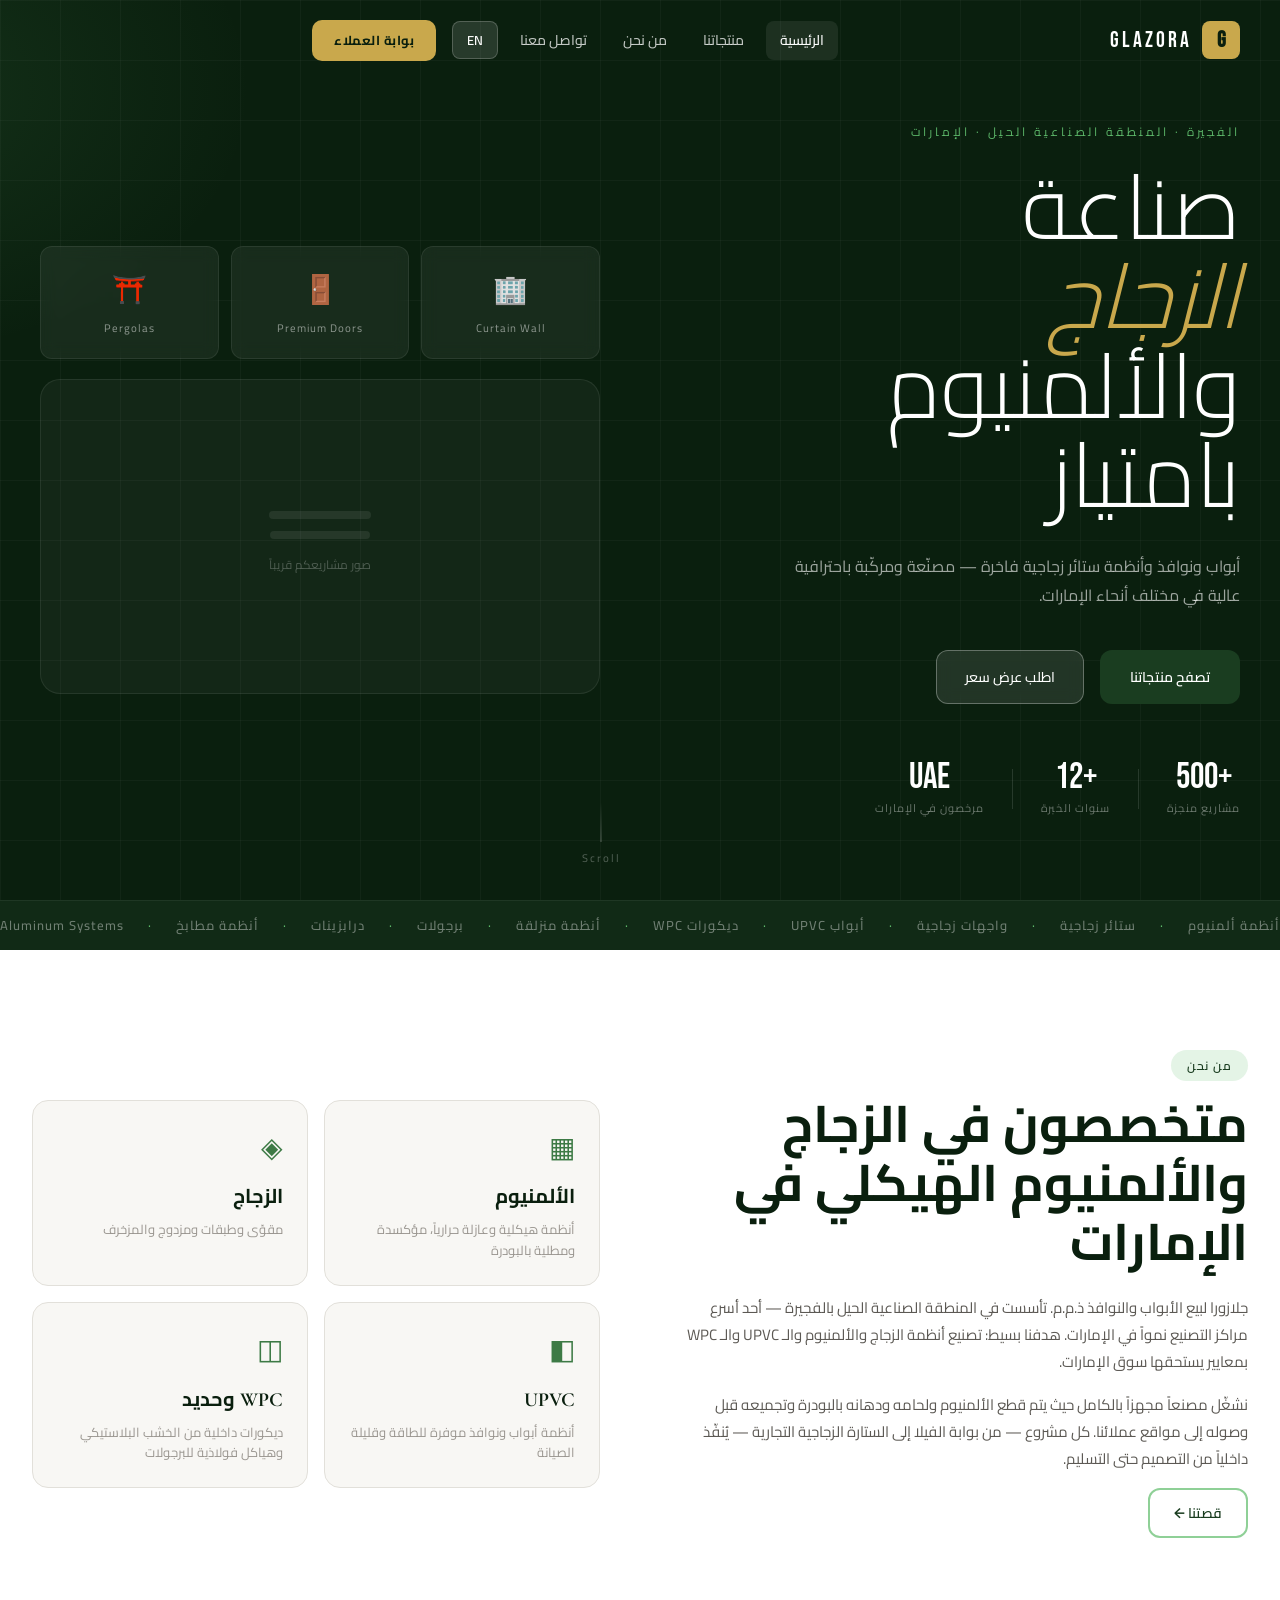
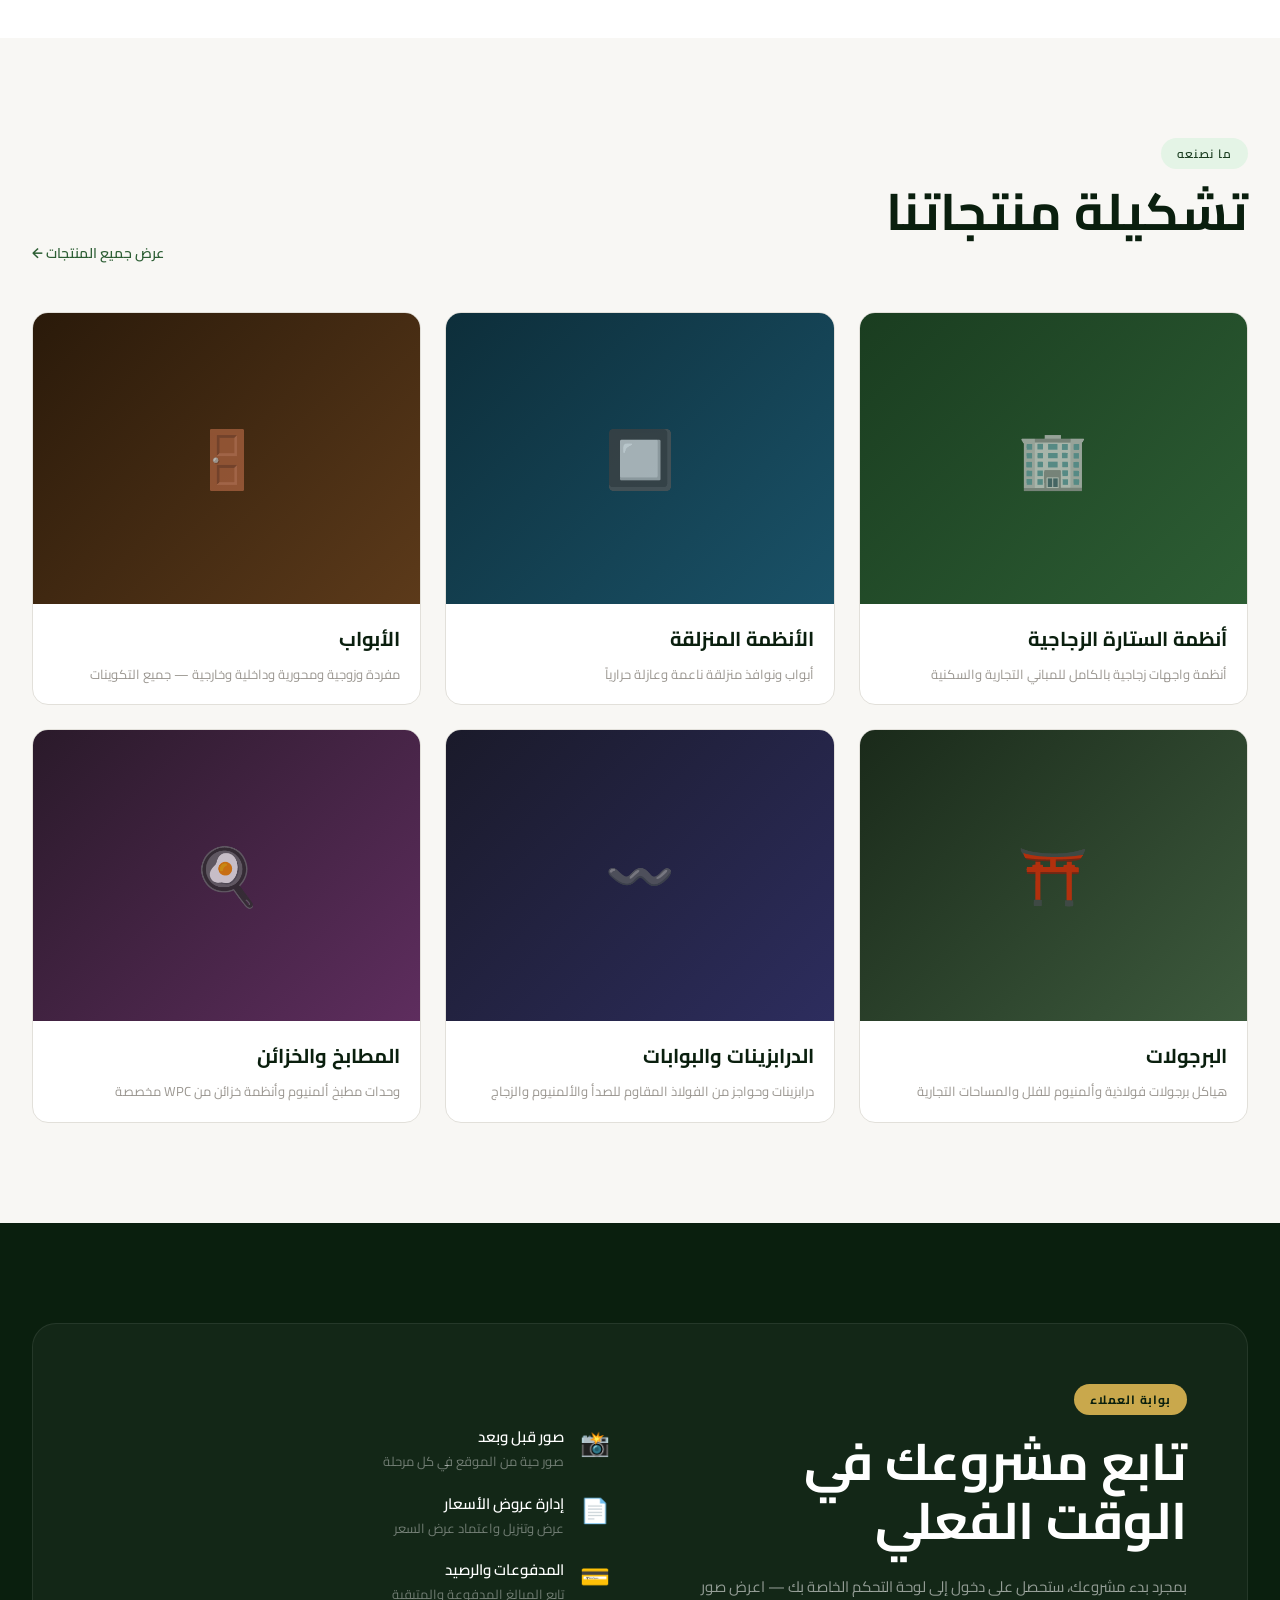
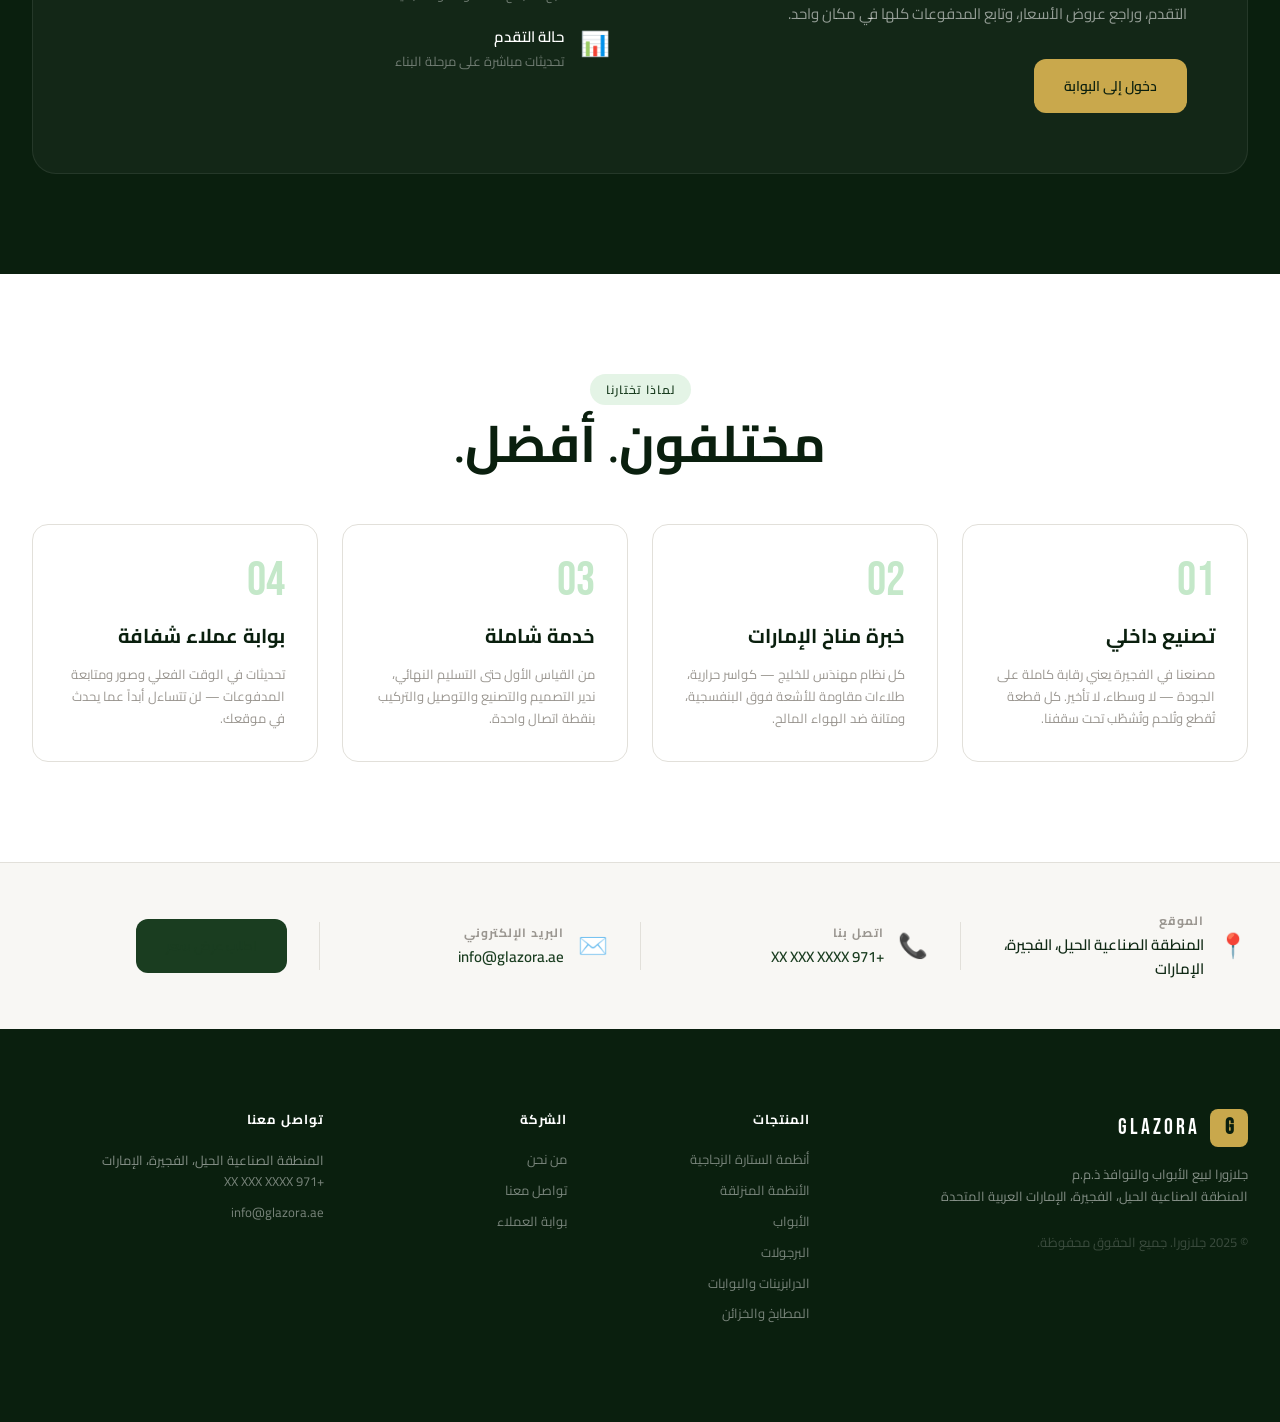
==== index.html @ d3eaf619 "Initial commit" ====
<!DOCTYPE html>
<html lang="ar" dir="rtl">
<head>
  <meta charset="UTF-8"/>
  <meta name="viewport" content="width=device-width, initial-scale=1.0"/>
  <title>جلازورا – أبواب ونوافذ | الفجيرة، الإمارات</title>
  <meta name="description" content="جلازورا لبيع الأبواب والنوافذ – متخصصون في تصنيع وتركيب أنظمة الألمنيوم والزجاج والـ UPVC والـ WPC في الإمارات"/>
  <link rel="stylesheet" href="css/style.css"/>
  <link rel="preconnect" href="https://fonts.googleapis.com"/>
  <link rel="preconnect" href="https://fonts.gstatic.com" crossorigin/>
  <link href="https://fonts.googleapis.com/css2?family=Cormorant+Garamond:wght@300;400;500;600;700&family=DM+Sans:wght@300;400;500;600&family=Bebas+Neue&family=Cairo:wght@300;400;500;600;700;800&display=swap" rel="stylesheet"/>
</head>
<body>

<!-- NAV -->
<nav class="nav" id="mainNav">
  <div class="nav-inner">
    <a href="index.html" class="logo">
      <span class="logo-mark">G</span>
      <span class="logo-text">GLAZORA</span>
    </a>
    <div class="nav-links" id="navLinks">
      <a href="index.html" class="nav-link active" data-i18n="nav_home">الرئيسية</a>
      <a href="products.html" class="nav-link" data-i18n="nav_products">منتجاتنا</a>
      <a href="about.html" class="nav-link" data-i18n="nav_about">من نحن</a>
      <a href="contact.html" class="nav-link" data-i18n="nav_contact">تواصل معنا</a>
      <button class="lang-toggle" id="langToggle" onclick="toggleLang()">EN</button>
      <a href="signin.html" class="nav-btn" data-i18n="nav_portal">بوابة العملاء</a>
    </div>
    <div style="display:flex;align-items:center;gap:10px;">
      <button class="lang-toggle lang-toggle-mobile" id="langToggleMobile" onclick="toggleLang()">EN</button>
      <button class="hamburger" id="hamburger" aria-label="Menu"><span></span><span></span><span></span></button>
    </div>
  </div>
</nav>

<!-- HERO -->
<section class="hero">
  <div class="hero-bg">
    <div class="hero-grid"></div>
    <div class="hero-glow"></div>
  </div>
  <div class="hero-content">
    <div class="hero-left">
      <div class="hero-tag" data-i18n="hero_tag">الفجيرة · المنطقة الصناعية الحيل · الإمارات</div>
      <h1 class="hero-title">
        <span data-i18n="hero_title_1">صناعة</span><br/>
        <em data-i18n="hero_title_2">الزجاج</em><br/>
        <span data-i18n="hero_title_3">والألمنيوم</span><br/>
        <span data-i18n="hero_title_4">بامتياز</span>
      </h1>
      <p class="hero-sub" data-i18n="hero_sub">أبواب ونوافذ وأنظمة ستائر زجاجية فاخرة — مصنّعة ومركّبة باحترافية عالية في مختلف أنحاء الإمارات.</p>
      <div class="hero-actions">
        <a href="products.html" class="btn-primary" data-i18n="hero_btn_products">تصفح منتجاتنا</a>
        <a href="contact.html" class="btn-ghost" data-i18n="hero_btn_quote">اطلب عرض سعر</a>
      </div>
      <div class="hero-stats">
        <div class="stat"><span class="stat-num">+500</span><span class="stat-label" data-i18n="stat_projects_label">مشاريع منجزة</span></div>
        <div class="stat-div"></div>
        <div class="stat"><span class="stat-num">+12</span><span class="stat-label" data-i18n="stat_years_label">سنوات الخبرة</span></div>
        <div class="stat-div"></div>
        <div class="stat"><span class="stat-num">UAE</span><span class="stat-label" data-i18n="stat_uae_label">مرخصون في الإمارات</span></div>
      </div>
    </div>
    <div class="hero-right">
      <div class="hero-cards">
        <div class="hero-card"><div class="hcard-icon">🏢</div><div class="hcard-label">Curtain Wall</div></div>
        <div class="hero-card"><div class="hcard-icon">🚪</div><div class="hcard-label">Premium Doors</div></div>
        <div class="hero-card"><div class="hcard-icon">⛩️</div><div class="hcard-label">Pergolas</div></div>
      </div>
      <div class="hero-img-placeholder">
        <div class="img-shimmer">
          <div class="shimmer-line"></div>
          <div class="shimmer-line short"></div>
          <p class="img-note">صور مشاريعكم قريباً</p>
        </div>
      </div>
    </div>
  </div>
  <div class="scroll-hint"><div class="scroll-line"></div><span>Scroll</span></div>
</section>

<!-- MARQUEE -->
<div class="marquee-wrap">
  <div class="marquee-track">
    <span>أنظمة ألمنيوم</span><span class="dot">·</span>
    <span>ستائر زجاجية</span><span class="dot">·</span>
    <span>واجهات زجاجية</span><span class="dot">·</span>
    <span>أبواب UPVC</span><span class="dot">·</span>
    <span>ديكورات WPC</span><span class="dot">·</span>
    <span>أنظمة منزلقة</span><span class="dot">·</span>
    <span>برجولات</span><span class="dot">·</span>
    <span>درابزينات</span><span class="dot">·</span>
    <span>أنظمة مطابخ</span><span class="dot">·</span>
    <span>Aluminum Systems</span><span class="dot">·</span>
    <span>Curtain Walls</span><span class="dot">·</span>
    <span>Glass Facades</span><span class="dot">·</span>
    <span>أنظمة ألمنيوم</span><span class="dot">·</span>
    <span>ستائر زجاجية</span><span class="dot">·</span>
    <span>واجهات زجاجية</span><span class="dot">·</span>
    <span>أبواب UPVC</span><span class="dot">·</span>
  </div>
</div>

<!-- INTRO -->
<section class="intro-section">
  <div class="container">
    <div class="intro-grid">
      <div class="intro-left fade-in">
        <div class="section-tag" data-i18n="who_tag">من نحن</div>
        <h2 class="section-title" data-i18n="who_title">متخصصون في الزجاج والألمنيوم الهيكلي في الإمارات</h2>
        <p data-i18n="who_p1">جلازورا لبيع الأبواب والنوافذ ذ.م.م. تأسست في المنطقة الصناعية الحيل بالفجيرة.</p>
        <p data-i18n="who_p2">نشغّل مصنعاً مجهزاً بالكامل حيث يتم قطع الألمنيوم ولحامه وتجميعه قبل وصوله إلى مواقع عملائنا.</p>
        <a href="about.html" class="btn-outline" data-i18n="who_btn">قصتنا ←</a>
      </div>
      <div class="intro-right fade-in fade-in-delay-1">
        <div class="materials-grid">
          <div class="mat-card"><div class="mat-icon">▦</div><h4 data-i18n="mat_al">الألمنيوم</h4><p data-i18n="mat_al_desc">أنظمة هيكلية وعازلة حرارياً</p></div>
          <div class="mat-card"><div class="mat-icon">◈</div><h4 data-i18n="mat_gl">الزجاج</h4><p data-i18n="mat_gl_desc">مقوّى وطبقات ومزدوج والمزخرف</p></div>
          <div class="mat-card"><div class="mat-icon">◧</div><h4 data-i18n="mat_upvc">UPVC</h4><p data-i18n="mat_upvc_desc">أنظمة موفرة للطاقة وقليلة الصيانة</p></div>
          <div class="mat-card"><div class="mat-icon">◫</div><h4 data-i18n="mat_wpc">WPC وحديد</h4><p data-i18n="mat_wpc_desc">ديكورات داخلية وهياكل فولاذية</p></div>
        </div>
      </div>
    </div>
  </div>
</section>

<!-- PRODUCTS PREVIEW -->
<section class="products-preview">
  <div class="container">
    <div class="section-header fade-in">
      <div>
        <div class="section-tag" data-i18n="prod_tag">ما نصنعه</div>
        <h2 class="section-title" data-i18n="prod_title">تشكيلة منتجاتنا</h2>
      </div>
      <a href="products.html" class="view-all" data-i18n="prod_view_all">عرض جميع المنتجات ←</a>
    </div>
    <div class="products-scroll">
      <div class="prod-item fade-in">
        <div class="prod-thumb curtain"><div class="prod-thumb-inner"><span>🏢</span></div></div>
        <h3 data-i18n="prod_curtain">أنظمة الستارة الزجاجية</h3>
        <p data-i18n="prod_curtain_desc">أنظمة واجهات زجاجية بالكامل للمباني التجارية والسكنية</p>
      </div>
      <div class="prod-item fade-in fade-in-delay-1">
        <div class="prod-thumb sliding"><div class="prod-thumb-inner"><span>🔲</span></div></div>
        <h3 data-i18n="prod_sliding">الأنظمة المنزلقة</h3>
        <p data-i18n="prod_sliding_desc">أبواب ونوافذ منزلقة ناعمة وعازلة حرارياً</p>
      </div>
      <div class="prod-item fade-in fade-in-delay-2">
        <div class="prod-thumb doors"><div class="prod-thumb-inner"><span>🚪</span></div></div>
        <h3 data-i18n="prod_doors">الأبواب</h3>
        <p data-i18n="prod_doors_desc">مفردة وزوجية ومحورية وداخلية وخارجية</p>
      </div>
      <div class="prod-item fade-in">
        <div class="prod-thumb pergola"><div class="prod-thumb-inner"><span>⛩️</span></div></div>
        <h3 data-i18n="prod_pergola">البرجولات</h3>
        <p data-i18n="prod_pergola_desc">هياكل برجولات فولاذية وألمنيوم للفلل والمساحات التجارية</p>
      </div>
      <div class="prod-item fade-in fade-in-delay-1">
        <div class="prod-thumb handrail"><div class="prod-thumb-inner"><span>〰️</span></div></div>
        <h3 data-i18n="prod_handrail">الدرابزينات والبوابات</h3>
        <p data-i18n="prod_handrail_desc">درابزينات وحواجز من الفولاذ المقاوم للصدأ والألمنيوم والزجاج</p>
      </div>
      <div class="prod-item fade-in fade-in-delay-2">
        <div class="prod-thumb kitchen"><div class="prod-thumb-inner"><span>🍳</span></div></div>
        <h3 data-i18n="prod_kitchen">المطابخ والخزائن</h3>
        <p data-i18n="prod_kitchen_desc">وحدات مطبخ ألمنيوم وأنظمة خزائن من WPC مخصصة</p>
      </div>
    </div>
  </div>
</section>

<!-- PORTAL CTA -->
<section class="portal-cta">
  <div class="container">
    <div class="portal-card fade-in">
      <div class="portal-left">
        <div class="portal-badge" data-i18n="portal_badge">بوابة العملاء</div>
        <h2 data-i18n="portal_title">تابع مشروعك<br/>في الوقت الفعلي</h2>
        <p data-i18n="portal_sub">بمجرد بدء مشروعك، ستحصل على دخول إلى لوحة التحكم الخاصة بك — اعرض صور التقدم، وراجع عروض الأسعار، وتابع المدفوعات كلها في مكان واحد.</p>
        <a href="signin.html" class="btn-primary light" data-i18n="portal_btn">دخول إلى البوابة</a>
      </div>
      <div class="portal-right">
        <div class="portal-features">
          <div class="pf-item"><div class="pf-icon">📸</div><div><h4 data-i18n="pf_photos">صور قبل وبعد</h4><p data-i18n="pf_photos_sub">صور حية من الموقع في كل مرحلة</p></div></div>
          <div class="pf-item"><div class="pf-icon">📄</div><div><h4 data-i18n="pf_quote">إدارة عروض الأسعار</h4><p data-i18n="pf_quote_sub">عرض وتنزيل واعتماد عرض السعر</p></div></div>
          <div class="pf-item"><div class="pf-icon">💳</div><div><h4 data-i18n="pf_pay">المدفوعات والرصيد</h4><p data-i18n="pf_pay_sub">تابع المبالغ المدفوعة والمتبقية</p></div></div>
          <div class="pf-item"><div class="pf-icon">📊</div><div><h4 data-i18n="pf_status">حالة التقدم</h4><p data-i18n="pf_status_sub">تحديثات مباشرة على مرحلة البناء</p></div></div>
        </div>
      </div>
    </div>
  </div>
</section>

<!-- WHY -->
<section class="why-section">
  <div class="container">
    <div class="section-tag" data-i18n="why_tag" style="display:block;margin:0 auto 12px;width:fit-content;">لماذا تختارنا</div>
    <h2 class="section-title center" data-i18n="why_title">مختلفون. أفضل.</h2>
    <div class="why-grid">
      <div class="why-item fade-in"><div class="why-num">01</div><h3 data-i18n="why_1_title">تصنيع داخلي</h3><p data-i18n="why_1_desc">مصنعنا في الفجيرة يعني رقابة كاملة على الجودة.</p></div>
      <div class="why-item fade-in fade-in-delay-1"><div class="why-num">02</div><h3 data-i18n="why_2_title">خبرة مناخ الإمارات</h3><p data-i18n="why_2_desc">كل نظام مهندَس للخليج — كواسر حرارية وطلاءات مقاومة للأشعة فوق البنفسجية.</p></div>
      <div class="why-item fade-in fade-in-delay-2"><div class="why-num">03</div><h3 data-i18n="why_3_title">خدمة شاملة</h3><p data-i18n="why_3_desc">من القياس الأول حتى التسليم النهائي، ندير كل شيء بنقطة اتصال واحدة.</p></div>
      <div class="why-item fade-in fade-in-delay-3"><div class="why-num">04</div><h3 data-i18n="why_4_title">بوابة عملاء شفافة</h3><p data-i18n="why_4_desc">تحديثات في الوقت الفعلي وصور ومتابعة المدفوعات.</p></div>
    </div>
  </div>
</section>

<!-- CONTACT STRIP -->
<section class="contact-strip">
  <div class="container">
    <div class="strip-grid">
      <div class="strip-item"><span class="strip-icon">📍</span><div><strong data-i18n="loc_label">الموقع</strong><p data-i18n="loc_val">المنطقة الصناعية الحيل، الفجيرة، الإمارات</p></div></div>
      <div class="strip-div"></div>
      <div class="strip-item"><span class="strip-icon">📞</span><div><strong data-i18n="call_label">اتصل بنا</strong><p><a href="tel:+971000000000">+971 XX XXX XXXX</a></p></div></div>
      <div class="strip-div"></div>
      <div class="strip-item"><span class="strip-icon">✉️</span><div><strong data-i18n="email_label">البريد الإلكتروني</strong><p><a href="mailto:info@glazora.ae">info@glazora.ae</a></p></div></div>
      <div class="strip-div"></div>
      <div class="strip-item"><a href="contact.html" class="btn-primary" data-i18n="cta_quote">اطلب عرض سعر</a></div>
    </div>
  </div>
</section>

<!-- FOOTER -->
<footer class="footer">
  <div class="container">
    <div class="footer-grid">
      <div class="footer-brand">
        <a href="index.html" class="logo logo-light"><span class="logo-mark">G</span><span class="logo-text">GLAZORA</span></a>
        <p data-i18n="footer_company">جلازورا لبيع الأبواب والنوافذ ذ.م.م</p>
        <p data-i18n="footer_location">المنطقة الصناعية الحيل، الفجيرة، الإمارات العربية المتحدة</p>
        <p class="footer-cr" data-i18n="footer_rights">© 2025 جلازورا. جميع الحقوق محفوظة.</p>
      </div>
      <div class="footer-col">
        <h4 data-i18n="footer_products">المنتجات</h4>
        <a href="products.html#curtain" data-i18n="prod_curtain">أنظمة الستارة الزجاجية</a>
        <a href="products.html#sliding" data-i18n="prod_sliding">الأنظمة المنزلقة</a>
        <a href="products.html#doors" data-i18n="prod_doors">الأبواب</a>
        <a href="products.html#structures" data-i18n="prod_pergola">البرجولات</a>
        <a href="products.html#handrails" data-i18n="prod_handrail">الدرابزينات</a>
        <a href="products.html#kitchen" data-i18n="prod_kitchen">المطابخ والخزائن</a>
      </div>
      <div class="footer-col">
        <h4 data-i18n="footer_company_col">الشركة</h4>
        <a href="about.html" data-i18n="footer_about">من نحن</a>
        <a href="contact.html" data-i18n="footer_contact">تواصل معنا</a>
        <a href="signin.html" data-i18n="nav_portal">بوابة العملاء</a>
      </div>
      <div class="footer-col">
        <h4 data-i18n="footer_contact_col">تواصل معنا</h4>
        <p data-i18n="loc_val">المنطقة الصناعية الحيل، الفجيرة، الإمارات</p>
        <a href="tel:+971000000000">+971 XX XXX XXXX</a>
        <a href="mailto:info@glazora.ae">info@glazora.ae</a>
      </div>
    </div>
  </div>
</footer>

<script src="js/i18n.js"></script>
<script src="js/api.js"></script>
<script src="js/main.js"></script>
<script>
function toggleLang() {
  const newLang = currentLang === 'ar' ? 'en' : 'ar';
  setLang(newLang);
  document.getElementById('langToggle').textContent = newLang === 'ar' ? 'EN' : 'ع';
  document.getElementById('langToggleMobile').textContent = newLang === 'ar' ? 'EN' : 'ع';
}
// Update hero title line 2 style for EN
function patchHeroForLang() {
  const em = document.querySelector('.hero-title em');
  if (em) em.style.fontStyle = 'italic';
}
document.addEventListener('DOMContentLoaded', patchHeroForLang);
</script>
</body>
</html>
---- css/style.css ----
/* ============================================
   GLAZORA – Complete Design System
   Arabic RTL Default | Dark Green Luxury
   ============================================ */

/* ── Fonts ─────────────────────────────────── */
@import url('https://fonts.googleapis.com/css2?family=Cormorant+Garamond:ital,wght@0,300;0,400;0,500;0,600;0,700;1,400;1,600&family=DM+Sans:wght@300;400;500;600&family=Bebas+Neue&family=Cairo:wght@300;400;500;600;700;800&display=swap');

/* ── Tokens ─────────────────────────────────── */
:root {
  --green-900: #0a1f0e;
  --green-800: #112a16;
  --green-700: #1a3d20;
  --green-600: #2d5e34;
  --green-500: #3d7a45;
  --green-400: #5db86a;
  --green-300: #8fd097;
  --green-200: #c4e8c9;
  --green-100: #e4f4e6;
  --gold:       #c9a84c;
  --gold-light: #e8d08a;
  --off-white:  #f8f7f4;
  --cream:      #f2efe8;
  --gray-600:   #3d3a35;
  --gray-500:   #5c5954;
  --gray-400:   #9a9690;
  --gray-300:   #c8c5bf;
  --gray-200:   #e2e0da;
  --gray-100:   #f0ede8;
  --white:      #ffffff;
  --font-display: 'Cormorant Garamond', 'Cairo', serif;
  --font-sans: 'DM Sans', 'Cairo', sans-serif;
  --font-arabic: 'Cairo', 'DM Sans', sans-serif;
  --font-title: 'Bebas Neue', 'Cairo', sans-serif;
  --radius: 16px;
  --radius-sm: 8px;
  --shadow: 0 4px 24px rgba(0,0,0,0.06);
  --shadow-md: 0 8px 40px rgba(0,0,0,0.10);
  --shadow-lg: 0 16px 64px rgba(0,0,0,0.14);
  --transition: 0.3s cubic-bezier(0.4,0,0.2,1);
}

/* ── Reset ──────────────────────────────────── */
*, *::before, *::after { box-sizing: border-box; margin: 0; padding: 0; }
html { scroll-behavior: smooth; }
body {
  font-family: var(--font-arabic);
  background: var(--white);
  color: var(--gray-600);
  line-height: 1.6;
  -webkit-font-smoothing: antialiased;
}
[lang="en"] body { font-family: var(--font-sans); }
a { color: inherit; text-decoration: none; }
img { max-width: 100%; display: block; }
button { cursor: pointer; border: none; background: none; font-family: inherit; }
input, textarea, select { font-family: inherit; }

/* ── Container ──────────────────────────────── */
.container { max-width: 1280px; margin: 0 auto; padding: 0 32px; }
@media (max-width: 768px) { .container { padding: 0 20px; } }

/* ── NAV ────────────────────────────────────── */
.nav {
  position: fixed; top: 0; inset-inline-start: 0; inset-inline-end: 0;
  z-index: 1000;
  padding: 20px 40px;
  transition: var(--transition);
}
.nav.scrolled {
  background: rgba(10,31,14,0.96);
  backdrop-filter: blur(16px);
  padding: 14px 40px;
  box-shadow: 0 2px 24px rgba(0,0,0,0.2);
}
.nav-inner { display: flex; align-items: center; justify-content: space-between; max-width: 1280px; margin: 0 auto; }
.logo { display: flex; align-items: center; gap: 10px; color: var(--white); }
.logo-mark {
  width: 38px; height: 38px; border-radius: 8px;
  background: var(--gold); color: var(--green-900);
  display: flex; align-items: center; justify-content: center;
  font-family: var(--font-title); font-size: 22px; font-weight: 700;
}
.logo-text { font-family: var(--font-title); font-size: 22px; letter-spacing: 3px; color: var(--white); }
.nav-links { display: flex; align-items: center; gap: 8px; }
.nav-link {
  color: rgba(255,255,255,0.75); font-size: 14px; font-weight: 500;
  padding: 8px 14px; border-radius: 8px;
  transition: var(--transition);
}
.nav-link:hover, .nav-link.active { color: var(--white); background: rgba(255,255,255,0.08); }
.nav-btn {
  background: var(--gold); color: var(--green-900);
  padding: 10px 22px; border-radius: 10px;
  font-size: 13px; font-weight: 700; letter-spacing: 0.5px;
  transition: var(--transition); margin-inline-start: 8px;
}
.nav-btn:hover { background: var(--gold-light); transform: translateY(-1px); }
.lang-toggle {
  background: rgba(255,255,255,0.12); color: var(--white);
  border: 1px solid rgba(255,255,255,0.2);
  padding: 6px 14px; border-radius: 8px; font-size: 13px; font-weight: 600;
  transition: var(--transition); cursor: pointer;
}
.lang-toggle:hover { background: rgba(255,255,255,0.2); }
.lang-toggle-mobile { display: none; }
.hamburger { display: none; flex-direction: column; gap: 5px; padding: 4px; }
.hamburger span { display: block; width: 24px; height: 2px; background: var(--white); border-radius: 2px; transition: var(--transition); }
@media (max-width: 900px) {
  .nav { padding: 16px 20px; }
  .nav.scrolled { padding: 12px 20px; }
  .nav-links { display: none; }
  .hamburger { display: flex; }
  .lang-toggle-mobile { display: block; }
  .nav-links.open {
    display: flex; flex-direction: column;
    position: fixed; top: 70px; inset-inline-start: 0; inset-inline-end: 0;
    background: var(--green-900); padding: 20px; gap: 6px;
  }
}

/* ── Buttons ─────────────────────────────────── */
.btn-primary {
  display: inline-flex; align-items: center; gap: 8px;
  background: var(--green-700); color: var(--white);
  padding: 14px 28px; border-radius: 12px;
  font-size: 14px; font-weight: 600;
  transition: var(--transition);
  border: 2px solid transparent;
}
.btn-primary:hover { background: var(--green-600); transform: translateY(-2px); box-shadow: 0 8px 24px rgba(26,61,32,0.3); }
.btn-primary.light { background: var(--gold); color: var(--green-900); }
.btn-primary.light:hover { background: var(--gold-light); }
.btn-ghost {
  display: inline-flex; align-items: center; gap: 8px;
  background: rgba(255,255,255,0.1); color: var(--white);
  border: 1.5px solid rgba(255,255,255,0.3);
  padding: 14px 28px; border-radius: 12px;
  font-size: 14px; font-weight: 500;
  transition: var(--transition);
  backdrop-filter: blur(8px);
}
.btn-ghost:hover { background: rgba(255,255,255,0.18); transform: translateY(-2px); }
.btn-outline {
  display: inline-flex; align-items: center; gap: 8px;
  background: transparent; color: var(--green-700);
  border: 2px solid var(--green-300);
  padding: 12px 24px; border-radius: 12px;
  font-size: 14px; font-weight: 600;
  transition: var(--transition);
}
.btn-outline:hover { background: var(--green-100); border-color: var(--green-500); transform: translateY(-1px); }

/* ── HERO ────────────────────────────────────── */
.hero {
  min-height: 100vh; background: var(--green-900);
  display: flex; align-items: center;
  position: relative; overflow: hidden; padding: 120px 40px 80px;
}
.hero-bg { position: absolute; inset: 0; }
.hero-grid {
  position: absolute; inset: 0;
  background-image: linear-gradient(rgba(255,255,255,0.03) 1px, transparent 1px),
                    linear-gradient(90deg, rgba(255,255,255,0.03) 1px, transparent 1px);
  background-size: 60px 60px;
}
.hero-glow {
  position: absolute; top: -20%; inset-inline-start: 50%; transform: translateX(-50%);
  width: 60%; height: 60%; border-radius: 50%;
  background: radial-gradient(ellipse, rgba(93,184,106,0.12), transparent 70%);
}
.hero-content { position: relative; z-index: 1; max-width: 1280px; margin: 0 auto; width: 100%; display: grid; grid-template-columns: 1fr 1fr; gap: 80px; align-items: center; }
.hero-tag { font-size: 12px; letter-spacing: 3px; text-transform: uppercase; color: var(--green-400); margin-bottom: 24px; }
.hero-title {
  font-family: var(--font-display); font-size: clamp(52px, 7vw, 96px);
  font-weight: 300; color: var(--white); line-height: 1.0; margin-bottom: 28px;
}
.hero-title em { font-style: italic; color: var(--gold); }
.hero-sub { font-size: 16px; color: rgba(255,255,255,0.6); line-height: 1.8; margin-bottom: 40px; max-width: 460px; }
.hero-actions { display: flex; gap: 16px; flex-wrap: wrap; margin-bottom: 56px; }
.hero-stats { display: flex; align-items: center; gap: 0; }
.stat { text-align: center; padding: 0 28px; }
.stat:first-child { padding-inline-start: 0; }
.stat-num { display: block; font-family: var(--font-title); font-size: 36px; color: var(--white); line-height: 1; }
.stat-label { display: block; font-size: 11px; color: rgba(255,255,255,0.4); margin-top: 4px; text-transform: uppercase; letter-spacing: 1px; }
.stat-div { width: 1px; height: 40px; background: rgba(255,255,255,0.12); }
.hero-right { display: flex; flex-direction: column; gap: 20px; }
.hero-cards { display: grid; grid-template-columns: repeat(3, 1fr); gap: 12px; }
.hero-card {
  background: rgba(255,255,255,0.06); border: 1px solid rgba(255,255,255,0.08);
  border-radius: 12px; padding: 20px 16px; text-align: center;
  backdrop-filter: blur(8px); transition: var(--transition);
}
.hero-card:hover { background: rgba(255,255,255,0.1); transform: translateY(-4px); }
.hcard-icon { font-size: 28px; margin-bottom: 8px; }
.hcard-label { font-size: 11px; color: rgba(255,255,255,0.5); letter-spacing: 1px; }
.hero-img-placeholder {
  background: rgba(255,255,255,0.04); border: 1px solid rgba(255,255,255,0.08);
  border-radius: 20px; aspect-ratio: 16/9; display: flex; align-items: center; justify-content: center;
}
.img-shimmer { text-align: center; padding: 40px; }
.shimmer-line { height: 8px; background: rgba(255,255,255,0.08); border-radius: 4px; margin: 12px auto; max-width: 180px; }
.shimmer-line.short { max-width: 100px; }
.img-note { font-size: 12px; color: rgba(255,255,255,0.25); margin-top: 16px; }
.scroll-hint { position: absolute; bottom: 32px; inset-inline-start: 50%; transform: translateX(-50%); display: flex; flex-direction: column; align-items: center; gap: 8px; color: rgba(255,255,255,0.3); font-size: 11px; letter-spacing: 2px; }
.scroll-line { width: 1px; height: 40px; background: linear-gradient(to bottom, transparent, rgba(255,255,255,0.3)); }
@media (max-width: 1024px) { .hero-content { grid-template-columns: 1fr; gap: 40px; } .hero-right { display: none; } }
@media (max-width: 768px) { .hero { padding: 100px 20px 60px; } .hero-title { font-size: 52px; } }

/* ── MARQUEE ─────────────────────────────────── */
.marquee-wrap { overflow: hidden; background: var(--green-800); padding: 14px 0; border-top: 1px solid rgba(255,255,255,0.06); }
.marquee-track { display: flex; gap: 24px; white-space: nowrap; animation: marquee 30s linear infinite; }
[dir="rtl"] .marquee-track { animation-direction: reverse; }
.marquee-track span { font-size: 13px; color: rgba(255,255,255,0.4); font-weight: 500; letter-spacing: 1px; }
.marquee-track .dot { color: var(--green-400); }
@keyframes marquee { 0%{transform:translateX(0)} 100%{transform:translateX(-50%)} }

/* ── SECTIONS ─────────────────────────────────── */
section { padding: 100px 0; }
.section-tag {
  display: inline-block; background: var(--green-100); color: var(--green-700);
  padding: 6px 16px; border-radius: 100px; font-size: 12px; font-weight: 600;
  letter-spacing: 1px; text-transform: uppercase; margin-bottom: 16px;
}
.section-title { font-family: var(--font-display); font-size: clamp(32px, 4vw, 52px); color: var(--green-900); line-height: 1.15; margin-bottom: 20px; }
.section-title.center { text-align: center; }
.section-header { display: flex; align-items: flex-end; justify-content: space-between; margin-bottom: 48px; }
.view-all { color: var(--green-600); font-size: 14px; font-weight: 600; transition: var(--transition); white-space: nowrap; }
.view-all:hover { color: var(--green-800); }
@media (max-width: 600px) { .section-header { flex-direction: column; align-items: flex-start; gap: 12px; } }

/* ── INTRO ───────────────────────────────────── */
.intro-grid { display: grid; grid-template-columns: 1fr 1fr; gap: 80px; align-items: center; }
.intro-left p { color: var(--gray-500); line-height: 1.8; margin-bottom: 16px; font-size: 15px; }
.materials-grid { display: grid; grid-template-columns: 1fr 1fr; gap: 16px; }
.mat-card {
  background: var(--off-white); border-radius: var(--radius); padding: 24px;
  border: 1px solid var(--gray-200); transition: var(--transition);
}
.mat-card:hover { border-color: var(--green-300); background: var(--green-100); transform: translateY(-4px); box-shadow: var(--shadow); }
.mat-icon { font-size: 28px; color: var(--green-500); margin-bottom: 12px; }
.mat-card h4 { font-family: var(--font-display); font-size: 20px; color: var(--green-900); margin-bottom: 6px; }
.mat-card p { font-size: 13px; color: var(--gray-400); line-height: 1.6; }
@media (max-width: 1024px) { .intro-grid { grid-template-columns: 1fr; gap: 48px; } }

/* ── PRODUCTS PREVIEW ────────────────────────── */
.products-preview { background: var(--off-white); }
.products-scroll { display: grid; grid-template-columns: repeat(3, 1fr); gap: 24px; }
@media (max-width: 900px) { .products-scroll { grid-template-columns: repeat(2, 1fr); } }
@media (max-width: 540px) { .products-scroll { grid-template-columns: 1fr; } }
.prod-item { background: var(--white); border-radius: var(--radius); overflow: hidden; transition: var(--transition); border: 1px solid var(--gray-200); }
.prod-item:hover { transform: translateY(-6px); box-shadow: var(--shadow-md); border-color: var(--green-300); }
.prod-thumb { aspect-ratio: 4/3; display: flex; align-items: center; justify-content: center; }
.prod-thumb.curtain  { background: linear-gradient(135deg, #1a3d20, #2d5e34); }
.prod-thumb.sliding  { background: linear-gradient(135deg, #0d2e3a, #1a5268); }
.prod-thumb.doors    { background: linear-gradient(135deg, #2a1a0a, #5c3a1a); }
.prod-thumb.pergola  { background: linear-gradient(135deg, #1a2a1a, #3d5a3d); }
.prod-thumb.handrail { background: linear-gradient(135deg, #1a1a2a, #2d2d5e); }
.prod-thumb.kitchen  { background: linear-gradient(135deg, #2a1a2a, #5e2d5e); }
.prod-thumb-inner { display: flex; align-items: center; justify-content: center; width: 100%; height: 100%; }
.prod-thumb-inner span { font-size: 56px; opacity: 0.7; }
.prod-item h3 { font-family: var(--font-display); font-size: 20px; color: var(--green-900); padding: 20px 20px 8px; }
.prod-item p { font-size: 13px; color: var(--gray-400); padding: 0 20px 20px; line-height: 1.6; }

/* ── PORTAL CTA ──────────────────────────────── */
.portal-cta { background: var(--green-900); }
.portal-card {
  background: rgba(255,255,255,0.04); border: 1px solid rgba(255,255,255,0.08);
  border-radius: 24px; padding: 60px; display: grid; grid-template-columns: 1fr 1fr; gap: 60px; align-items: center;
}
.portal-badge { display: inline-block; background: var(--gold); color: var(--green-900); padding: 6px 16px; border-radius: 100px; font-size: 12px; font-weight: 700; letter-spacing: 1px; margin-bottom: 20px; }
.portal-left h2 { font-family: var(--font-display); font-size: clamp(32px, 4vw, 52px); color: var(--white); line-height: 1.15; margin-bottom: 20px; }
.portal-left p { font-size: 15px; color: rgba(255,255,255,0.55); line-height: 1.8; margin-bottom: 32px; }
.portal-features { display: flex; flex-direction: column; gap: 20px; }
.pf-item { display: flex; gap: 16px; align-items: flex-start; }
.pf-icon { font-size: 24px; flex-shrink: 0; }
.pf-item h4 { color: var(--white); font-size: 15px; font-weight: 600; margin-bottom: 2px; }
.pf-item p { font-size: 13px; color: rgba(255,255,255,0.4); }
@media (max-width: 900px) { .portal-card { grid-template-columns: 1fr; padding: 40px 28px; } }

/* ── WHY ─────────────────────────────────────── */
.why-grid { display: grid; grid-template-columns: repeat(4, 1fr); gap: 24px; margin-top: 48px; }
@media (max-width: 900px) { .why-grid { grid-template-columns: repeat(2,1fr); } }
@media (max-width: 540px) { .why-grid { grid-template-columns: 1fr; } }
.why-item { padding: 32px; border: 1px solid var(--gray-200); border-radius: var(--radius); transition: var(--transition); }
.why-item:hover { border-color: var(--green-300); background: var(--green-100); transform: translateY(-4px); }
.why-num { font-family: var(--font-title); font-size: 48px; color: var(--green-200); margin-bottom: 16px; line-height: 1; }
.why-item h3 { font-family: var(--font-display); font-size: 20px; color: var(--green-900); margin-bottom: 10px; }
.why-item p { font-size: 13px; color: var(--gray-400); line-height: 1.7; }

/* ── CONTACT STRIP ──────────────────────────── */
.contact-strip { background: var(--off-white); padding: 48px 0; border-top: 1px solid var(--gray-200); }
.strip-grid { display: flex; align-items: center; gap: 32px; flex-wrap: wrap; }
.strip-item { display: flex; align-items: center; gap: 14px; flex: 1; min-width: 180px; }
.strip-icon { font-size: 24px; }
.strip-item strong { display: block; font-size: 12px; text-transform: uppercase; letter-spacing: 1px; color: var(--gray-400); margin-bottom: 2px; }
.strip-item p { font-size: 15px; color: var(--green-800); font-weight: 600; }
.strip-item a { color: var(--green-700); font-weight: 600; transition: var(--transition); }
.strip-div { width: 1px; height: 48px; background: var(--gray-200); }
@media (max-width: 768px) { .strip-div { display: none; } .strip-grid { gap: 20px; } }

/* ── FOOTER ──────────────────────────────────── */
.footer { background: var(--green-900); color: rgba(255,255,255,0.5); padding: 80px 0 40px; }
.footer-grid { display: grid; grid-template-columns: 2fr 1fr 1fr 1.5fr; gap: 48px; margin-bottom: 48px; }
.footer-brand .logo { margin-bottom: 16px; }
.footer-brand p { font-size: 13px; line-height: 1.7; }
.footer-cr { margin-top: 24px; font-size: 12px; color: rgba(255,255,255,0.2); }
.footer-col h4 { color: var(--white); font-size: 13px; font-weight: 700; letter-spacing: 1px; text-transform: uppercase; margin-bottom: 20px; }
.footer-col a { display: block; font-size: 13px; color: rgba(255,255,255,0.45); margin-bottom: 10px; transition: var(--transition); }
.footer-col a:hover { color: var(--white); }
.footer-col p { font-size: 13px; line-height: 1.7; }
@media (max-width: 1024px) { .footer-grid { grid-template-columns: 1fr 1fr; gap: 32px; } }
@media (max-width: 540px) { .footer-grid { grid-template-columns: 1fr; } }

/* ── ABOUT ───────────────────────────────────── */
.about-hero { min-height: 55vh; background: var(--green-900); padding: 160px 40px 80px; display: flex; align-items: center; }
.about-hero-content { max-width: 640px; }
.about-hero h1 { font-family: var(--font-display); font-size: clamp(40px, 5vw, 72px); color: var(--white); font-weight: 300; line-height: 1.15; margin-bottom: 20px; }
.about-hero p { font-size: 16px; color: rgba(255,255,255,0.55); line-height: 1.8; }
.story-grid { display: grid; grid-template-columns: 1fr 1fr; gap: 80px; align-items: center; }
@media (max-width: 900px) { .story-grid { grid-template-columns: 1fr; gap: 40px; } }
.story-img { aspect-ratio: 4/3; background: var(--gray-100); border-radius: 20px; display: flex; align-items: center; justify-content: center; font-size: 80px; }
.values-grid { display: grid; grid-template-columns: repeat(3, 1fr); gap: 24px; margin-top: 48px; }
@media (max-width: 900px) { .values-grid { grid-template-columns: repeat(2, 1fr); } }
@media (max-width: 540px) { .values-grid { grid-template-columns: 1fr; } }
.val-card { background: var(--off-white); border: 1px solid var(--gray-200); border-radius: var(--radius); padding: 28px; transition: var(--transition); }
.val-card:hover { border-color: var(--green-300); transform: translateY(-4px); box-shadow: var(--shadow); }
.val-icon { font-size: 32px; margin-bottom: 12px; }
.val-card h3 { font-family: var(--font-display); font-size: 20px; color: var(--green-900); margin-bottom: 8px; }
.val-card p { font-size: 13px; color: var(--gray-400); line-height: 1.7; }

/* ── CONTACT ─────────────────────────────────── */
.contact-hero { background: var(--green-900); padding: 140px 40px 80px; }
.contact-hero-content { max-width: 540px; }
.contact-hero h1 { font-family: var(--font-display); font-size: clamp(36px, 5vw, 64px); color: var(--white); font-weight: 300; line-height: 1.15; margin-bottom: 16px; }
.contact-hero p { font-size: 16px; color: rgba(255,255,255,0.55); line-height: 1.8; }
.contact-grid { display: grid; grid-template-columns: 1fr 1.6fr; gap: 64px; }
@media (max-width: 900px) { .contact-grid { grid-template-columns: 1fr; } }
.contact-info-card { background: var(--off-white); border-radius: var(--radius); padding: 32px; border: 1px solid var(--gray-200); margin-bottom: 20px; }
.contact-info-label { font-size: 11px; text-transform: uppercase; letter-spacing: 1px; color: var(--gray-400); margin-bottom: 6px; }
.contact-info-value { font-size: 15px; font-weight: 600; color: var(--green-800); line-height: 1.6; }
.contact-portal-card { background: var(--green-900); border-radius: var(--radius); padding: 28px; }
.contact-portal-card h4 { color: var(--white); font-size: 16px; font-weight: 600; margin-bottom: 8px; }
.contact-portal-card p { font-size: 13px; color: rgba(255,255,255,0.5); line-height: 1.7; margin-bottom: 16px; }
.contact-portal-card a { color: var(--gold); font-weight: 600; }
.contact-form-wrap { background: var(--white); border: 1px solid var(--gray-200); border-radius: 24px; padding: 48px; box-shadow: var(--shadow); }
.contact-form-wrap h3 { font-family: var(--font-display); font-size: 28px; color: var(--green-900); margin-bottom: 28px; }
.form-row { display: grid; grid-template-columns: 1fr 1fr; gap: 16px; }
@media (max-width: 540px) { .form-row { grid-template-columns: 1fr; } }
.form-group { display: flex; flex-direction: column; gap: 8px; margin-bottom: 16px; }
.form-group label { font-size: 13px; font-weight: 600; color: var(--green-900); }
.form-group input,
.form-group select,
.form-group textarea {
  padding: 13px 16px; border: 1.5px solid var(--gray-200); border-radius: 10px;
  font-size: 14px; color: var(--green-900); background: var(--white);
  transition: var(--transition); outline: none; resize: vertical;
}
.form-group input:focus,
.form-group select:focus,
.form-group textarea:focus { border-color: var(--green-500); box-shadow: 0 0 0 3px rgba(93,184,106,0.12); }
.form-success { background: var(--green-100); border: 1.5px solid var(--green-300); border-radius: 12px; padding: 16px 20px; font-size: 14px; color: var(--green-800); font-weight: 600; display: none; margin-top: 16px; }

/* ── AUTH ────────────────────────────────────── */
.auth-wrap { display: grid; grid-template-columns: 1fr 1.2fr; min-height: 100vh; }
.auth-left {
  background: var(--green-900); padding: 48px; display: flex; flex-direction: column; justify-content: space-between;
  background-image: linear-gradient(135deg, var(--green-900) 60%, var(--green-800));
}
.auth-left-content { flex: 1; display: flex; flex-direction: column; justify-content: center; padding: 40px 0; }
.auth-left h2 { font-family: var(--font-display); font-size: clamp(36px, 4vw, 52px); color: var(--white); font-weight: 300; line-height: 1.2; margin: 28px 0 16px; }
.auth-left h2 em { color: var(--gold); font-style: italic; }
.auth-left p { font-size: 15px; color: rgba(255,255,255,0.5); line-height: 1.8; margin-bottom: 32px; }
.auth-features { display: flex; flex-direction: column; gap: 14px; }
.auth-feature { display: flex; align-items: center; gap: 12px; font-size: 13px; color: rgba(255,255,255,0.55); }
.af-icon { font-size: 18px; }
.auth-right { display: flex; align-items: center; justify-content: center; padding: 48px; background: var(--off-white); }
.auth-box { width: 100%; max-width: 420px; background: var(--white); border-radius: 24px; padding: 48px 40px; box-shadow: var(--shadow-lg); }
.auth-box h3 { font-family: var(--font-display); font-size: 32px; color: var(--green-900); margin-bottom: 8px; }
.auth-sub { font-size: 14px; color: var(--gray-400); line-height: 1.7; margin-bottom: 28px; }
.auth-tabs { display: flex; gap: 8px; margin-bottom: 24px; background: var(--off-white); border-radius: 10px; padding: 4px; }
.auth-tab { flex: 1; padding: 10px; border-radius: 8px; font-size: 13px; font-weight: 600; color: var(--gray-400); transition: var(--transition); }
.auth-tab.active { background: var(--white); color: var(--green-800); box-shadow: var(--shadow); }
.auth-divider { display: flex; align-items: center; gap: 12px; margin: 24px 0; }
.auth-divider::before, .auth-divider::after { content: ''; flex: 1; height: 1px; background: var(--gray-200); }
.auth-divider span { font-size: 12px; color: var(--gray-300); }
.otp-inputs { display: flex; gap: 10px; justify-content: center; margin: 24px 0; }
.otp-input {
  width: 48px; height: 56px; border: 2px solid var(--gray-200); border-radius: 12px;
  text-align: center; font-size: 22px; font-weight: 700; color: var(--green-900);
  transition: var(--transition); outline: none; background: var(--white);
}
.otp-input:focus { border-color: var(--green-500); box-shadow: 0 0 0 3px rgba(93,184,106,0.12); }
.auth-back a { color: var(--green-600); font-size: 13px; font-weight: 600; }
@media (max-width: 900px) { .auth-wrap { grid-template-columns: 1fr; } .auth-left { display: none; } .auth-right { padding: 24px; min-height: 100vh; } }

/* ── DASHBOARD ───────────────────────────────── */
.dashboard-wrap { display: grid; grid-template-columns: 260px 1fr; min-height: 100vh; }
.sidebar {
  background: var(--green-900); display: flex; flex-direction: column;
  position: fixed; top: 0; bottom: 0; width: 260px; z-index: 100;
  transition: var(--transition);
}
[dir="ltr"] .sidebar { left: 0; }
[dir="rtl"] .sidebar { right: 0; }
.sidebar-header { padding: 24px 20px; border-bottom: 1px solid rgba(255,255,255,0.06); }
.sidebar-nav { flex: 1; padding: 20px 12px; overflow-y: auto; }
.sidebar-section-label { font-size: 10px; text-transform: uppercase; letter-spacing: 2px; color: rgba(255,255,255,0.25); padding: 0 8px; margin-bottom: 8px; }
.sidebar-link {
  display: flex; align-items: center; gap: 10px;
  padding: 12px 14px; border-radius: 10px; cursor: pointer;
  font-size: 14px; font-weight: 500; color: rgba(255,255,255,0.55);
  transition: var(--transition); margin-bottom: 4px;
}
.sidebar-link:hover { background: rgba(255,255,255,0.08); color: var(--white); }
.sidebar-link.active { background: rgba(255,255,255,0.12); color: var(--white); }
.sidebar-icon { font-size: 18px; width: 24px; text-align: center; flex-shrink: 0; }
.sidebar-footer { padding: 12px; border-top: 1px solid rgba(255,255,255,0.06); }
.main-area {
  margin-inline-start: 260px; min-height: 100vh; background: var(--off-white);
  display: flex; flex-direction: column;
}
.top-bar {
  background: var(--white); padding: 20px 32px; display: flex; align-items: center; gap: 16px;
  border-bottom: 1px solid var(--gray-200); position: sticky; top: 0; z-index: 50;
}
.top-bar #sidebarToggle { display: none; }
.top-bar-title { flex: 1; }
.top-bar-title h2 { font-family: var(--font-display); font-size: 22px; color: var(--green-900); }
.top-bar-title p { font-size: 12px; color: var(--gray-400); }
.top-bar-right { display: flex; align-items: center; gap: 12px; }
.avatar {
  width: 40px; height: 40px; border-radius: 50%;
  background: var(--green-700); color: var(--white);
  display: flex; align-items: center; justify-content: center;
  font-size: 16px; font-weight: 700;
}
.dashboard-content { flex: 1; padding: 32px; }
.tab-content { animation: fadeIn 0.3s ease; }
@keyframes fadeIn { from{opacity:0;transform:translateY(8px)} to{opacity:1;transform:translateY(0)} }

/* KPI cards */
.kpi-row { display: grid; grid-template-columns: repeat(4, 1fr); gap: 16px; margin-bottom: 24px; }
@media (max-width: 900px) { .kpi-row { grid-template-columns: repeat(2,1fr); } }
.kpi-card { background: var(--white); border-radius: var(--radius); padding: 24px; border: 1px solid var(--gray-200); }
.kpi-card.accent { background: var(--green-900); border-color: var(--green-900); }
.kpi-card.accent .kpi-label, .kpi-card.accent .kpi-sub { color: rgba(255,255,255,0.5); }
.kpi-card.accent .kpi-value { color: var(--white); }
.kpi-label { font-size: 11px; text-transform: uppercase; letter-spacing: 1px; color: var(--gray-400); margin-bottom: 10px; }
.kpi-value { font-family: var(--font-display); font-size: 28px; color: var(--green-900); line-height: 1; margin-bottom: 4px; }
.kpi-sub { font-size: 12px; color: var(--gray-400); }

/* Dash grid & cards */
.dash-grid { display: grid; grid-template-columns: 1fr 1fr; gap: 16px; margin-bottom: 16px; }
@media (max-width: 900px) { .dash-grid { grid-template-columns: 1fr; } }
.dash-card { background: var(--white); border-radius: var(--radius); border: 1px solid var(--gray-200); overflow: hidden; }
.dash-card-header { display: flex; align-items: center; justify-content: space-between; padding: 20px 24px 0; }
.dash-card-header h3 { font-family: var(--font-display); font-size: 20px; color: var(--green-900); }
.dash-card-body { padding: 20px 24px 24px; }

/* Progress */
.progress-bar { width: 100%; background: var(--gray-100); border-radius: 100px; overflow: hidden; }
.progress-fill { height: 100%; background: linear-gradient(90deg, var(--green-600), var(--green-400)); border-radius: 100px; transition: width 1s cubic-bezier(0.4,0,0.2,1); }

/* Phase list */
.phase-list { list-style: none; display: flex; flex-direction: column; gap: 12px; }
.phase-item { display: flex; align-items: center; gap: 12px; font-size: 14px; color: var(--gray-400); }
.phase-item.done { color: var(--green-700); }
.phase-item.active { color: var(--green-900); font-weight: 600; }
.phase-dot { width: 10px; height: 10px; border-radius: 50%; background: var(--gray-200); flex-shrink: 0; }
.phase-dot.done { background: var(--green-400); }
.phase-dot.active { background: var(--gold); box-shadow: 0 0 0 3px rgba(201,168,76,0.2); }

/* Photo grid */
.photo-grid { display: grid; grid-template-columns: repeat(3, 1fr); gap: 8px; }
.photo-thumb { aspect-ratio: 1; border-radius: 8px; overflow: hidden; cursor: pointer; position: relative; display: flex; align-items: center; justify-content: center; font-size: 24px; }
.photo-thumb.pt-before { background: var(--gray-100); }
.photo-thumb.pt-during { background: var(--green-100); }
.photo-thumb.pt-after  { background: #fef9e7; }
.photo-thumb-label { position: absolute; bottom: 0; inset-inline-start: 0; inset-inline-end: 0; background: rgba(0,0,0,0.5); color: #fff; font-size: 10px; padding: 4px; text-align: center; }

/* Payments */
.payment-row { display: flex; justify-content: space-between; align-items: center; padding: 14px 0; border-bottom: 1px solid var(--gray-100); }
.payment-row:last-child { border-bottom: none; }
.pay-label { font-size: 14px; color: var(--green-900); }
.pay-amount { font-size: 15px; font-weight: 700; color: var(--green-800); font-family: var(--font-display); }
.pay-status { padding: 4px 12px; border-radius: 100px; font-size: 11px; font-weight: 700; white-space: nowrap; }
.pay-status.paid { background: var(--green-100); color: var(--green-700); }
.pay-status.pending { background: #fef3cd; color: #856404; }
.pay-status.remaining { background: var(--gray-100); color: var(--gray-400); }

/* Quotation table */
.quote-table { width: 100%; border-collapse: collapse; font-size: 13px; }
.quote-table th { background: var(--off-white); color: var(--gray-500); font-weight: 600; padding: 12px 14px; text-align: start; font-size: 11px; text-transform: uppercase; letter-spacing: 0.5px; border-bottom: 2px solid var(--gray-200); }
.quote-table td { padding: 12px 14px; border-bottom: 1px solid var(--gray-100); color: var(--green-900); }
.quote-table tr.total-row td { background: var(--green-100); font-weight: 700; border-bottom: none; }
.status-badge { display: inline-block; padding: 4px 12px; border-radius: 100px; font-size: 12px; font-weight: 700; }
.status-badge.connected { background: var(--green-100); color: var(--green-700); }

/* Sidebar mobile */
@media (max-width: 900px) {
  .dashboard-wrap { grid-template-columns: 1fr; }
  .sidebar { transform: translateX(-100%); }
  [dir="rtl"] .sidebar { transform: translateX(100%); }
  .sidebar.open { transform: translateX(0); }
  .main-area { margin-inline-start: 0; }
  .top-bar #sidebarToggle { display: flex; }
  .dashboard-content { padding: 20px 16px; }
}

/* ── FADE IN ANIMATIONS ──────────────────────── */
.fade-in { opacity: 0; transform: translateY(24px); transition: opacity 0.6s ease, transform 0.6s ease; }
.fade-in.visible { opacity: 1; transform: translateY(0); }
.fade-in-delay-1 { transition-delay: 0.1s; }
.fade-in-delay-2 { transition-delay: 0.2s; }
.fade-in-delay-3 { transition-delay: 0.3s; }

/* ── PRODUCTS PAGE ───────────────────────────── */
.products-hero { background: var(--green-900); padding: 140px 40px 80px; }
.products-hero h1 { font-family: var(--font-display); font-size: clamp(40px, 5vw, 72px); color: var(--white); font-weight: 300; line-height: 1.1; }
.products-hero p { font-size: 16px; color: rgba(255,255,255,0.5); margin-top: 16px; max-width: 500px; line-height: 1.8; }
.filter-tabs { display: flex; gap: 10px; flex-wrap: wrap; margin-bottom: 48px; }
.filter-tab { padding: 10px 20px; border-radius: 100px; font-size: 13px; font-weight: 600; background: var(--off-white); color: var(--gray-500); border: 1.5px solid var(--gray-200); transition: var(--transition); cursor: pointer; }
.filter-tab.active, .filter-tab:hover { background: var(--green-700); color: var(--white); border-color: var(--green-700); }
.products-full-grid { display: grid; grid-template-columns: repeat(3, 1fr); gap: 28px; }
@media (max-width: 1024px) { .products-full-grid { grid-template-columns: repeat(2, 1fr); } }
@media (max-width: 540px) { .products-full-grid { grid-template-columns: 1fr; } }
.product-card { background: var(--white); border-radius: var(--radius); overflow: hidden; border: 1px solid var(--gray-200); transition: var(--transition); }
.product-card:hover { transform: translateY(-6px); box-shadow: var(--shadow-md); border-color: var(--green-300); }
.product-card .prod-thumb { aspect-ratio: 4/3; }
.product-card-body { padding: 24px; }
.product-card-body h3 { font-family: var(--font-display); font-size: 22px; color: var(--green-900); margin-bottom: 8px; }
.product-card-body p { font-size: 13px; color: var(--gray-400); line-height: 1.7; margin-bottom: 16px; }
.product-card-body .tag-list { display: flex; flex-wrap: wrap; gap: 6px; }
.product-tag { padding: 4px 10px; background: var(--green-100); color: var(--green-700); border-radius: 100px; font-size: 11px; font-weight: 600; }
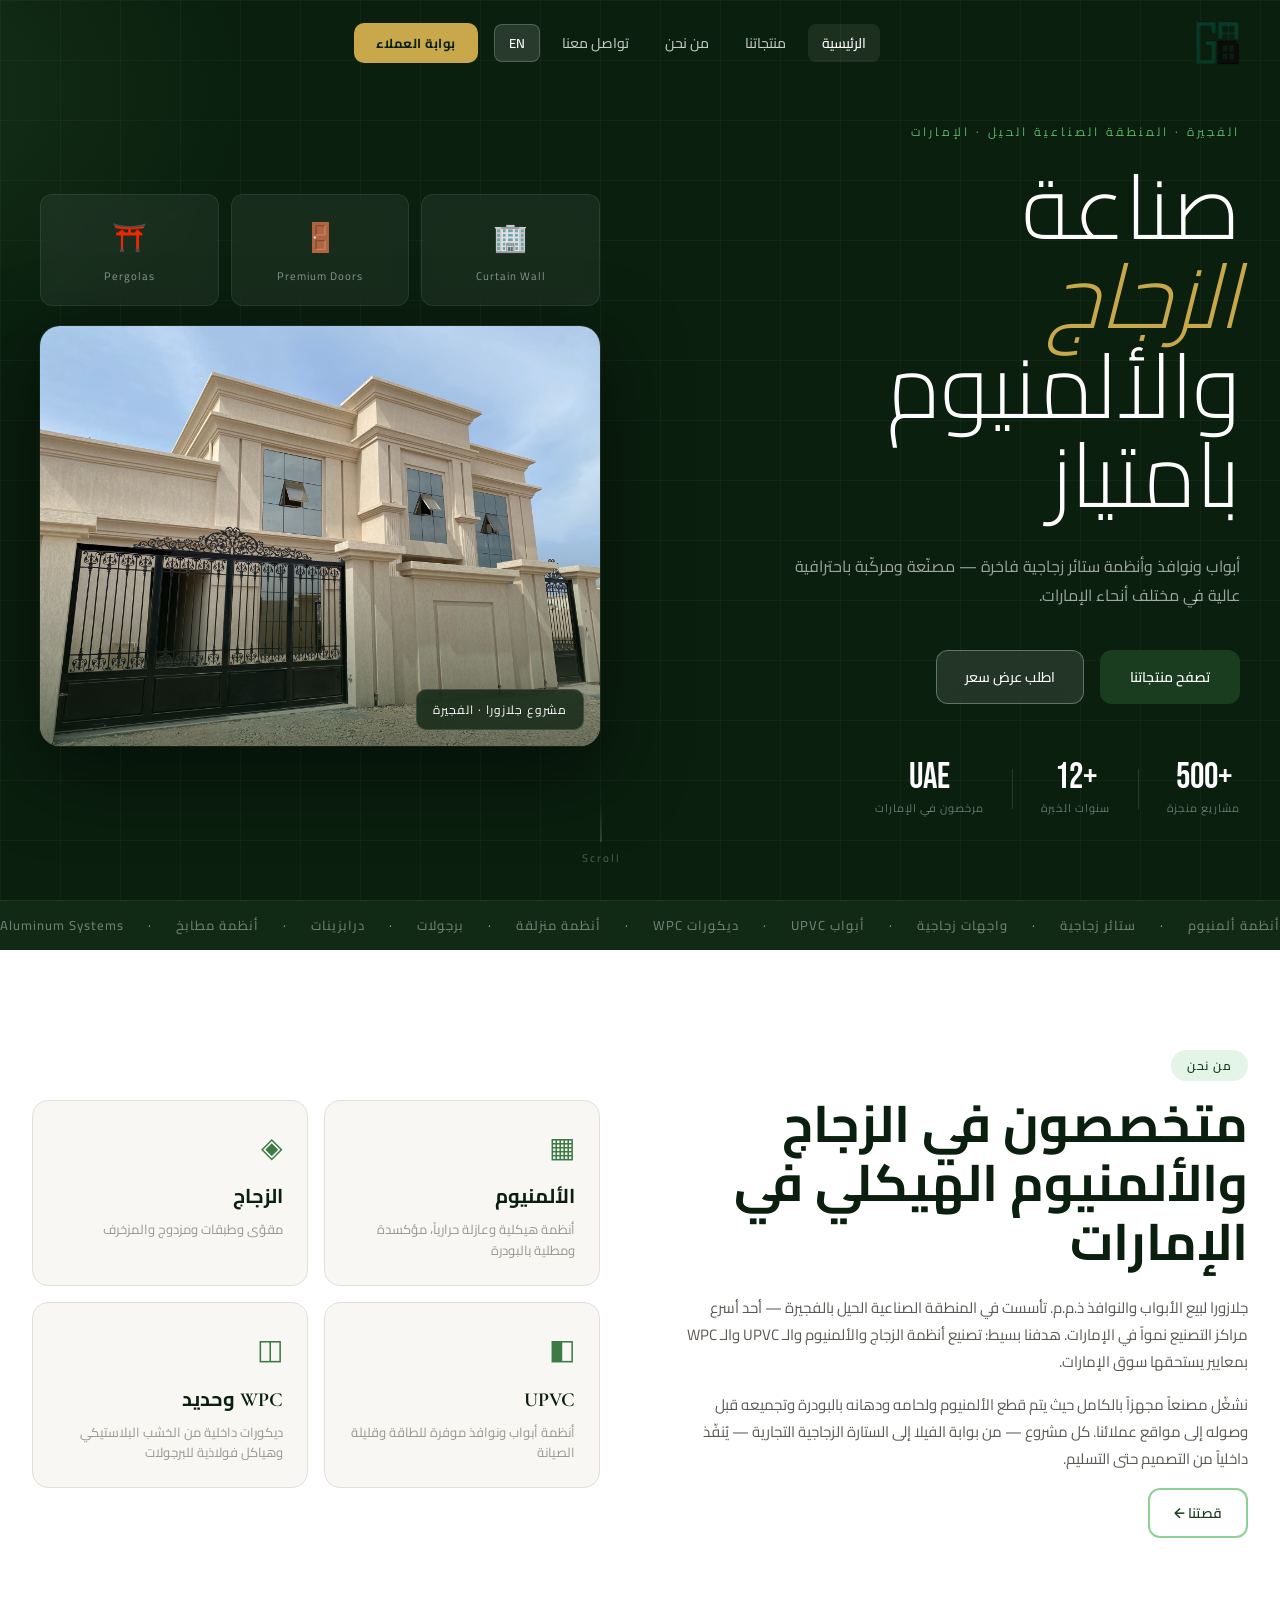
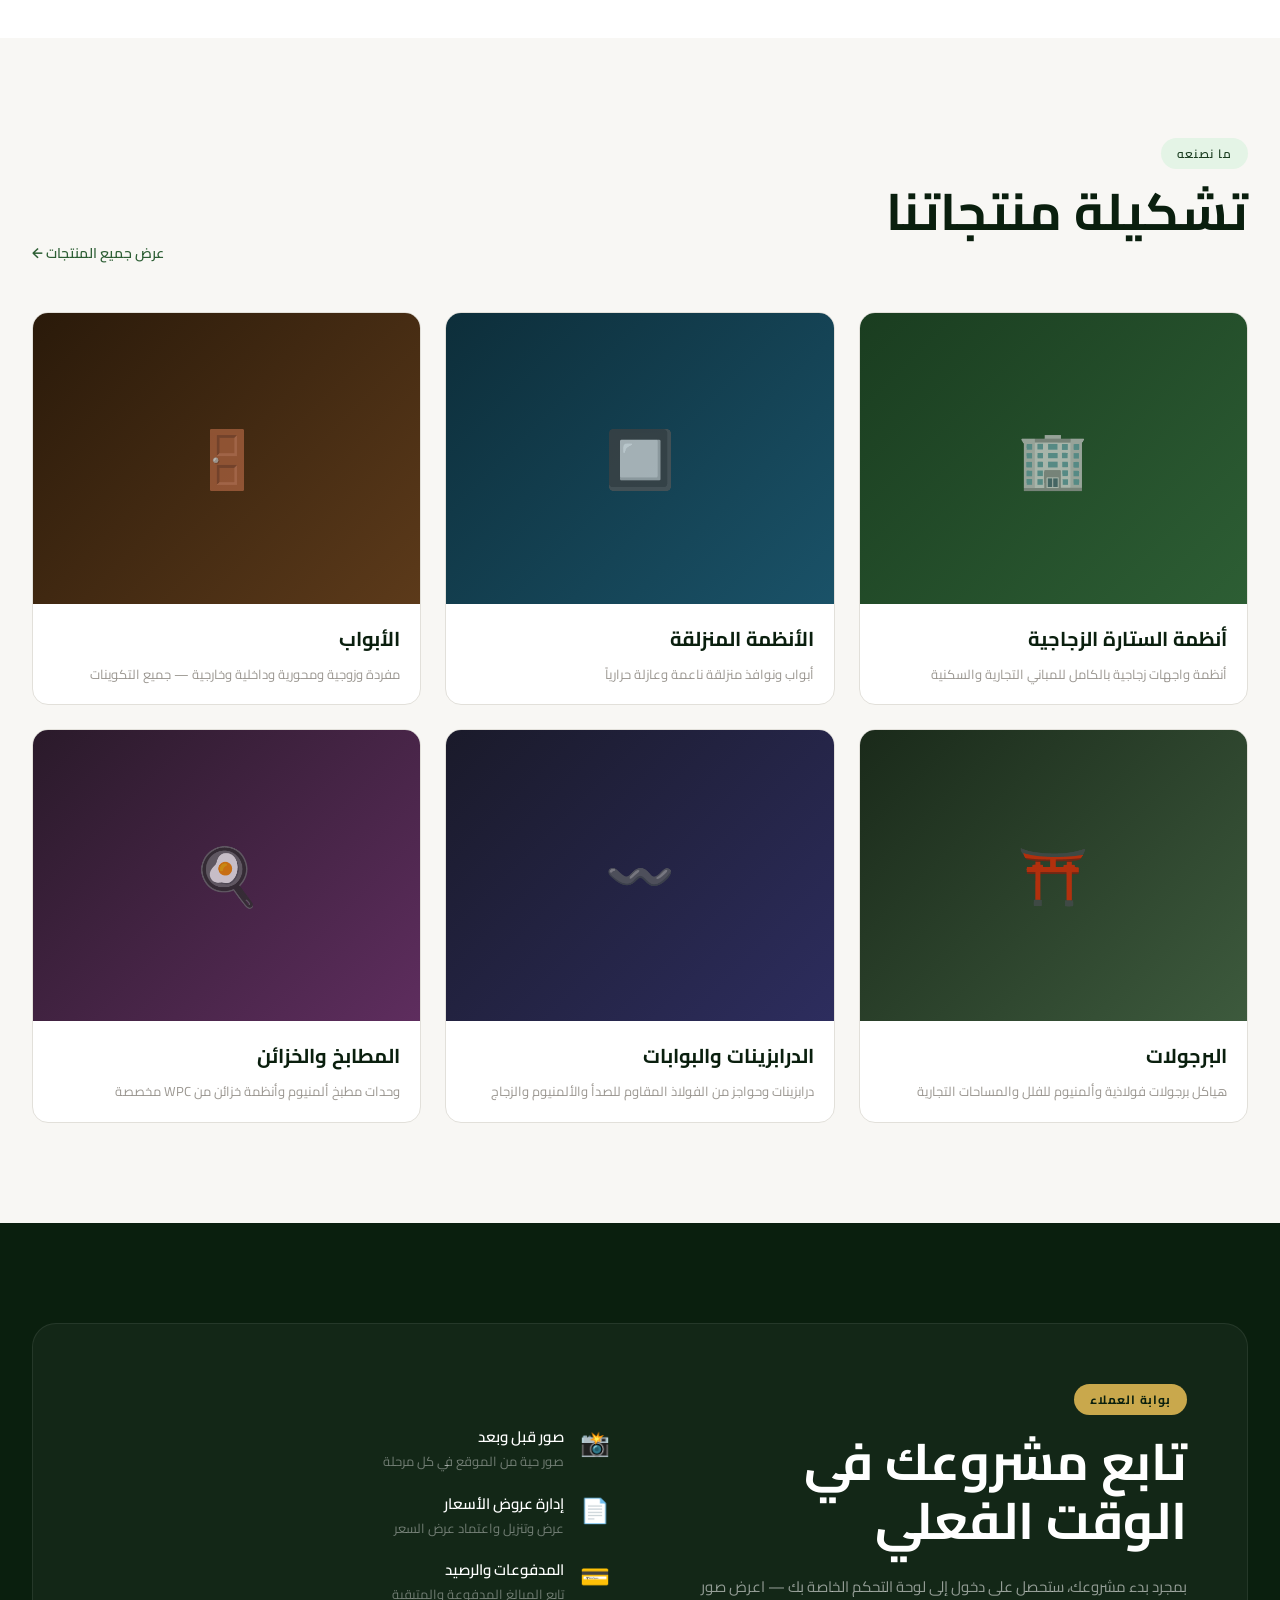
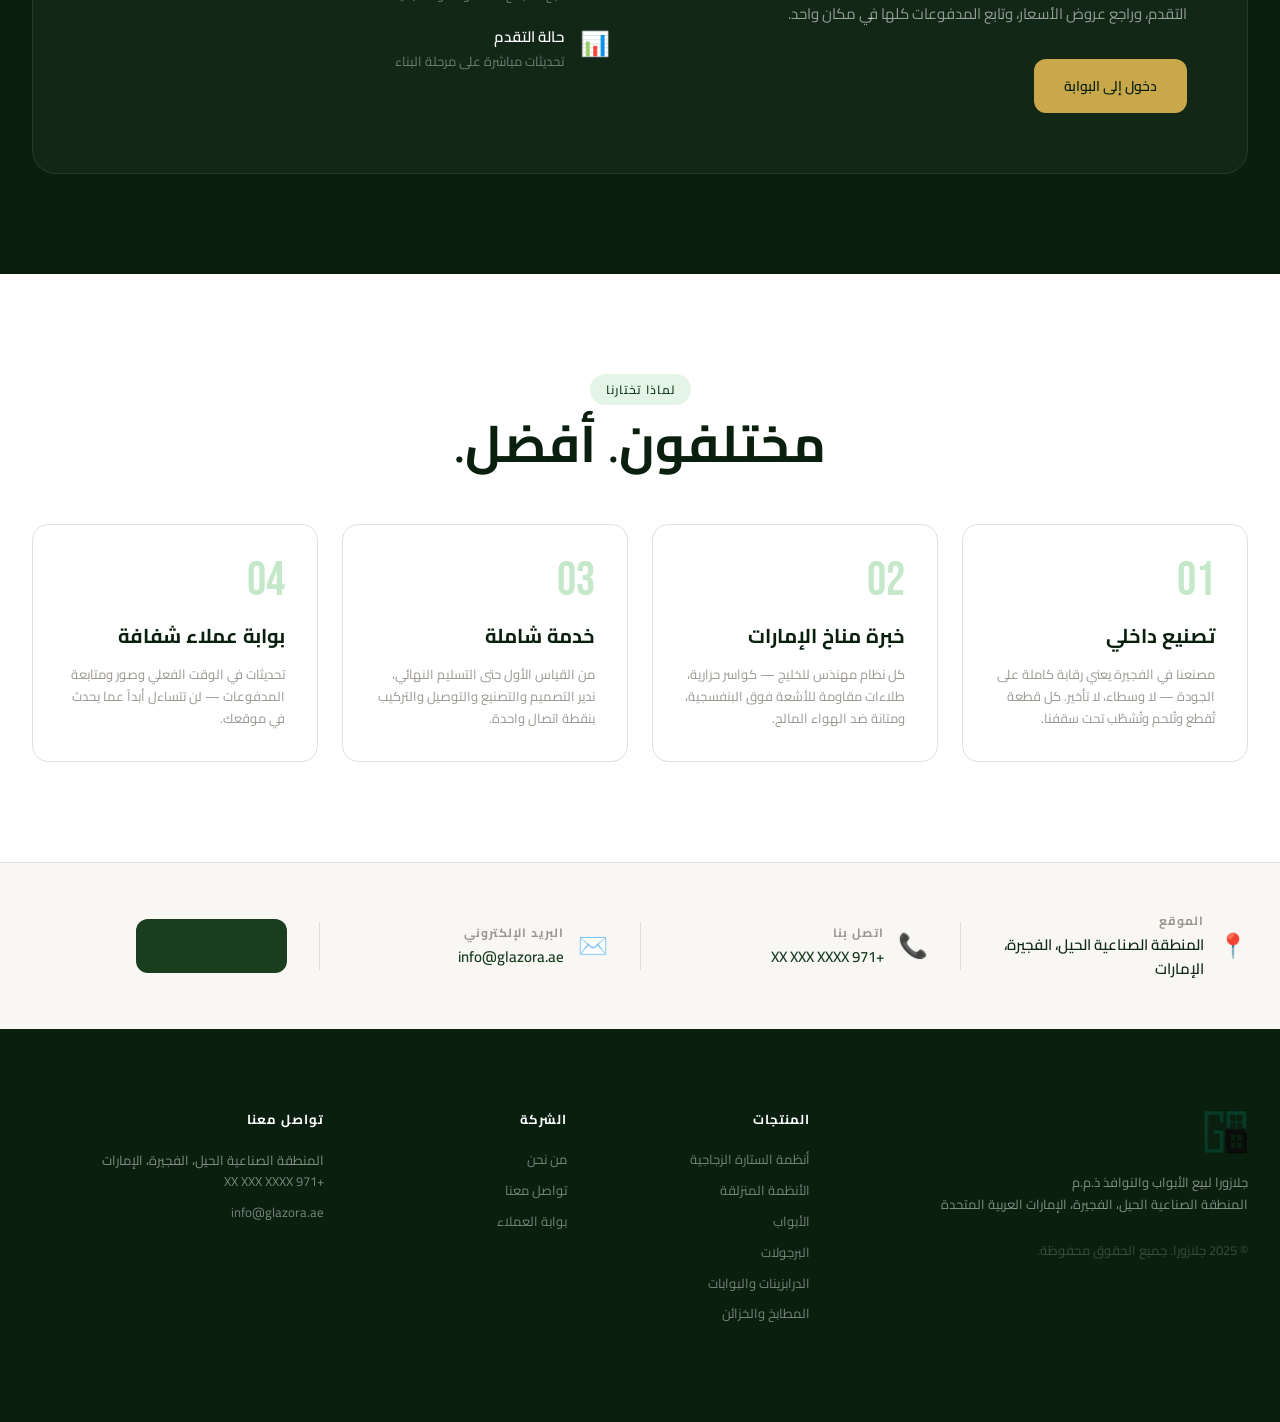
==== commit c243aaef: "adding logo and hero image" ====
--- a/index.html
+++ b/index.html
@@ -16,8 +16,7 @@
 <nav class="nav" id="mainNav">
   <div class="nav-inner">
     <a href="index.html" class="logo">
-      <span class="logo-mark">G</span>
-      <span class="logo-text">GLAZORA</span>
+      <img src="photos/logo.png" alt="Glazora" class="logo-img"/>
     </a>
     <div class="nav-links" id="navLinks">
       <a href="index.html" class="nav-link active" data-i18n="nav_home">الرئيسية</a>
@@ -68,12 +67,10 @@
         <div class="hero-card"><div class="hcard-icon">🚪</div><div class="hcard-label">Premium Doors</div></div>
         <div class="hero-card"><div class="hcard-icon">⛩️</div><div class="hcard-label">Pergolas</div></div>
       </div>
-      <div class="hero-img-placeholder">
-        <div class="img-shimmer">
-          <div class="shimmer-line"></div>
-          <div class="shimmer-line short"></div>
-          <p class="img-note">صور مشاريعكم قريباً</p>
-        </div>
+      <div class="hero-img-container">
+        <img src="photos/IMG_7267.jpg" alt="مشروع جلازورا" class="hero-project-img"/>
+        <div class="hero-img-overlay"></div>
+        <div class="hero-img-badge">مشروع جلازورا · الفجيرة</div>
       </div>
     </div>
   </div>
@@ -226,7 +223,7 @@
   <div class="container">
     <div class="footer-grid">
       <div class="footer-brand">
-        <a href="index.html" class="logo logo-light"><span class="logo-mark">G</span><span class="logo-text">GLAZORA</span></a>
+        <a href="index.html" class="logo logo-light"><img src="photos/logo.png" alt="Glazora" class="logo-img"/></a>
         <p data-i18n="footer_company">جلازورا لبيع الأبواب والنوافذ ذ.م.م</p>
         <p data-i18n="footer_location">المنطقة الصناعية الحيل، الفجيرة، الإمارات العربية المتحدة</p>
         <p class="footer-cr" data-i18n="footer_rights">© 2025 جلازورا. جميع الحقوق محفوظة.</p>
--- a/css/style.css
+++ b/css/style.css
@@ -75,6 +75,7 @@
 }
 .nav-inner { display: flex; align-items: center; justify-content: space-between; max-width: 1280px; margin: 0 auto; }
 .logo { display: flex; align-items: center; gap: 10px; color: var(--white); }
+.logo-img { height: 46px; width: auto; display: block; object-fit: contain; }
 .logo-mark {
   width: 38px; height: 38px; border-radius: 8px;
   background: var(--gold); color: var(--green-900);
@@ -202,6 +203,27 @@
 .shimmer-line { height: 8px; background: rgba(255,255,255,0.08); border-radius: 4px; margin: 12px auto; max-width: 180px; }
 .shimmer-line.short { max-width: 100px; }
 .img-note { font-size: 12px; color: rgba(255,255,255,0.25); margin-top: 16px; }
+.hero-img-container {
+  position: relative; border-radius: 20px; overflow: hidden; aspect-ratio: 4/3;
+  box-shadow: 0 24px 80px rgba(0,0,0,0.5), 0 0 0 1px rgba(255,255,255,0.08);
+}
+.hero-project-img {
+  width: 100%; height: 100%; object-fit: cover; display: block;
+  transition: transform 0.6s ease;
+}
+.hero-img-container:hover .hero-project-img { transform: scale(1.03); }
+.hero-img-overlay {
+  position: absolute; inset: 0;
+  background: linear-gradient(to top, rgba(10,31,14,0.55) 0%, transparent 50%);
+  pointer-events: none;
+}
+.hero-img-badge {
+  position: absolute; bottom: 16px; inset-inline-start: 16px;
+  background: rgba(10,31,14,0.75); backdrop-filter: blur(12px);
+  border: 1px solid rgba(255,255,255,0.12);
+  border-radius: 10px; padding: 10px 16px;
+  color: var(--white); font-size: 12px; letter-spacing: 1px;
+}
 .scroll-hint { position: absolute; bottom: 32px; inset-inline-start: 50%; transform: translateX(-50%); display: flex; flex-direction: column; align-items: center; gap: 8px; color: rgba(255,255,255,0.3); font-size: 11px; letter-spacing: 2px; }
 .scroll-line { width: 1px; height: 40px; background: linear-gradient(to bottom, transparent, rgba(255,255,255,0.3)); }
 @media (max-width: 1024px) { .hero-content { grid-template-columns: 1fr; gap: 40px; } .hero-right { display: none; } }
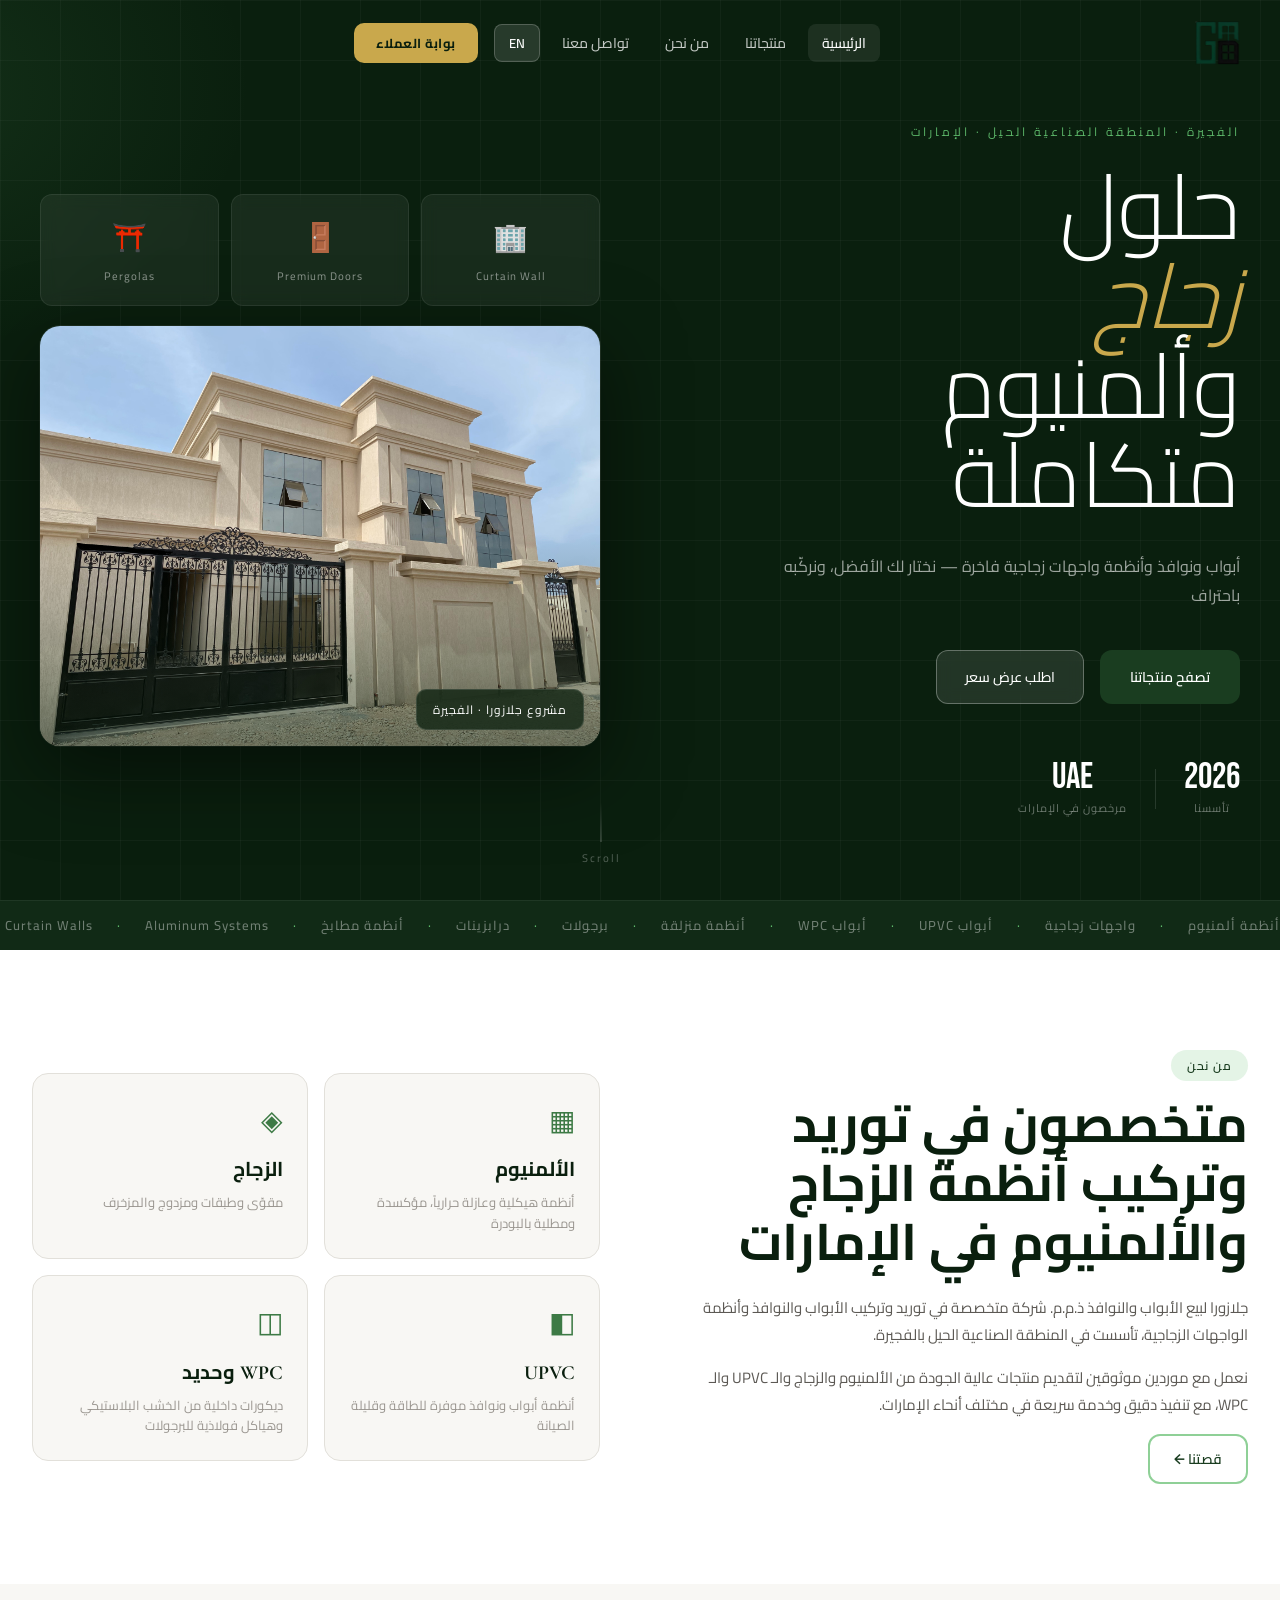
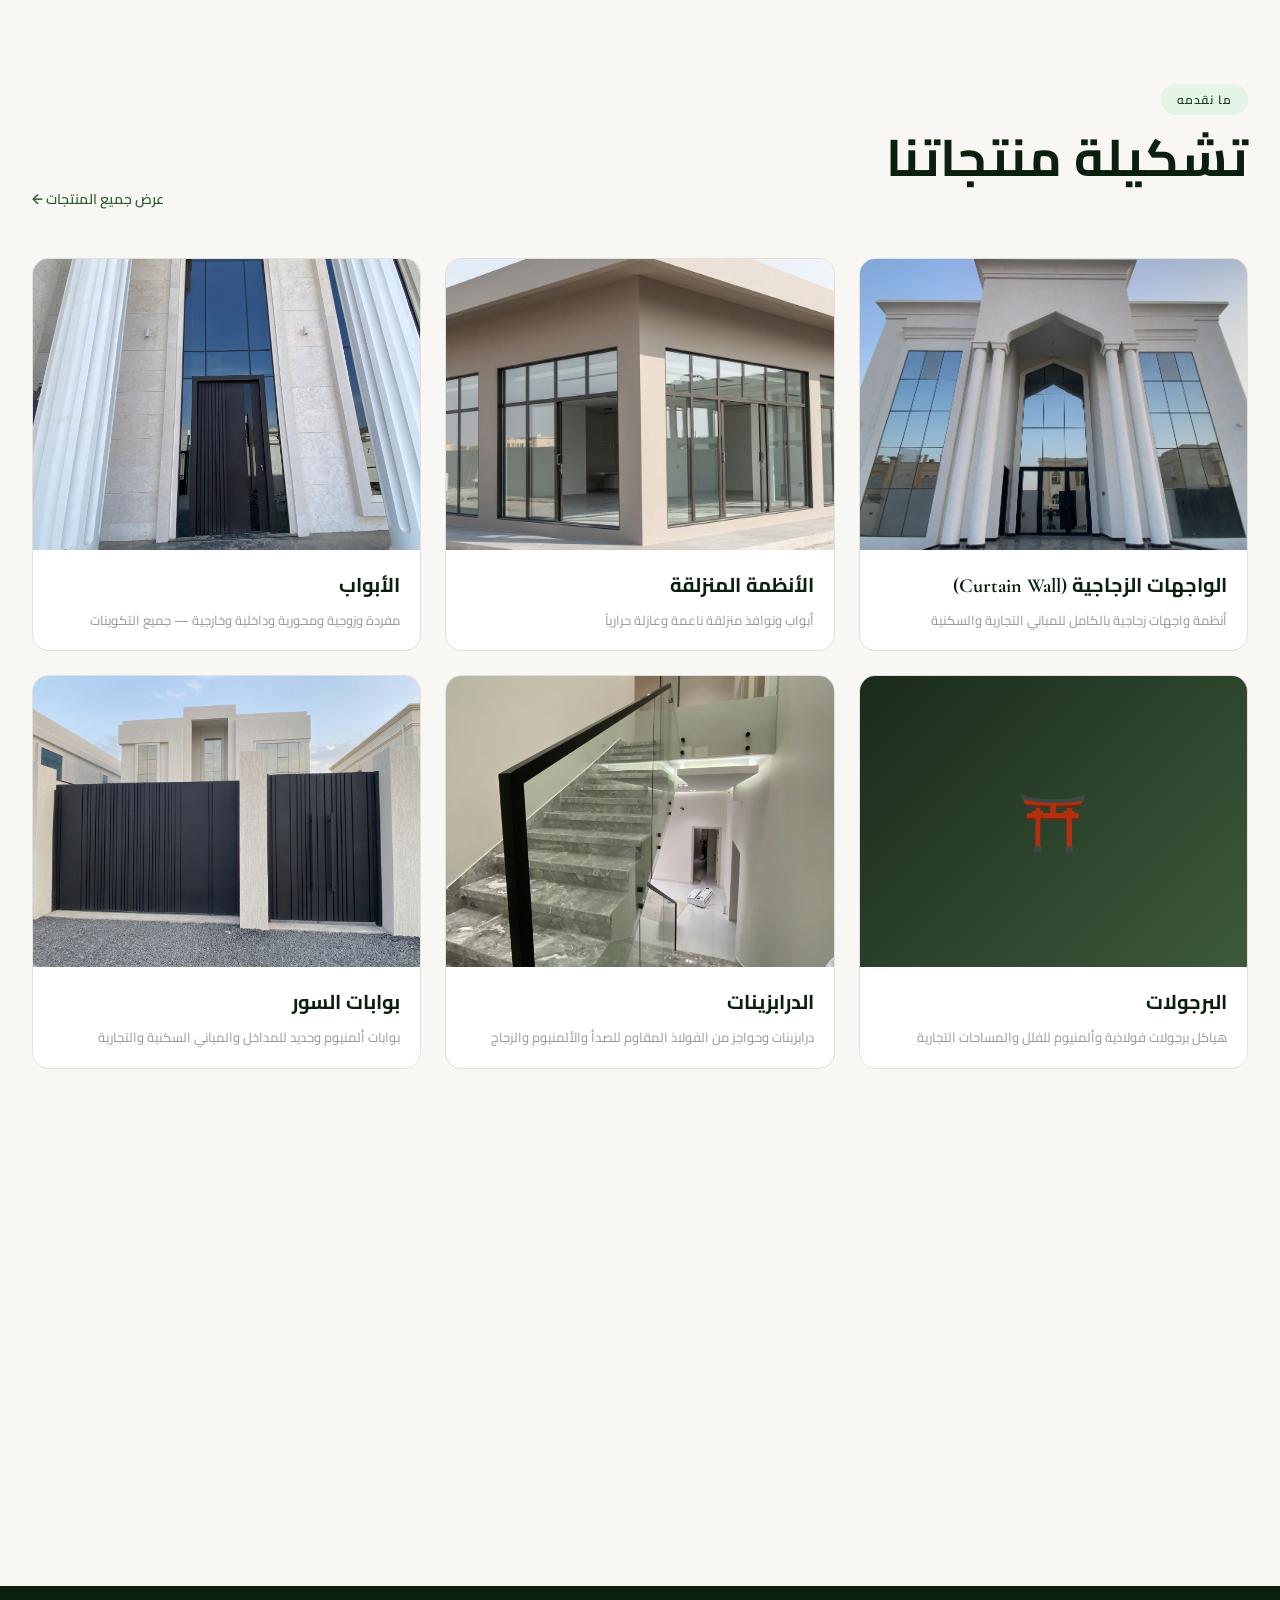
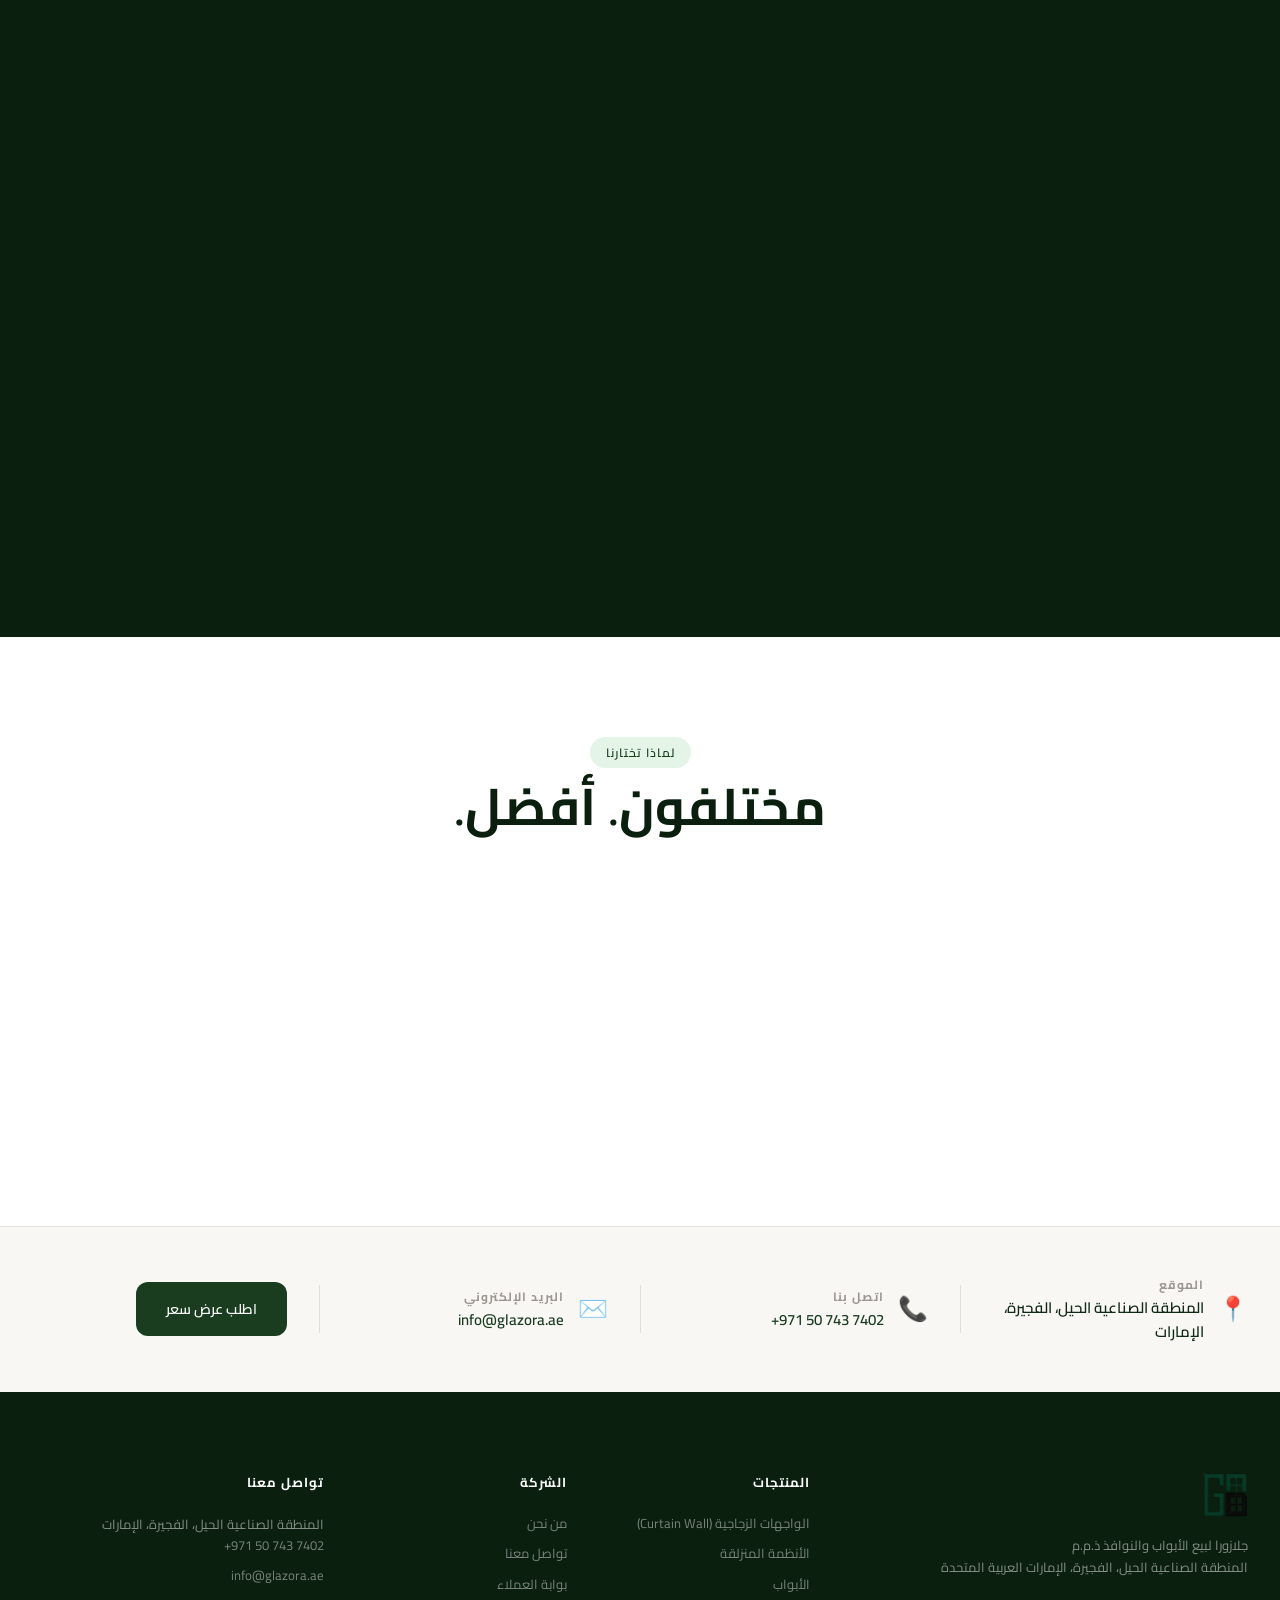
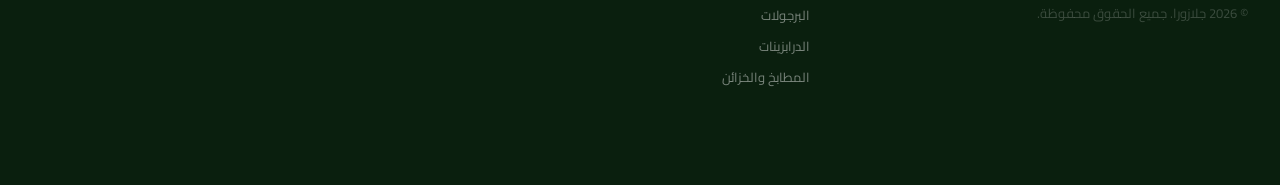
==== commit a648a3b7: "adding photos and some content" ====
--- a/index.html
+++ b/index.html
@@ -4,7 +4,7 @@
   <meta charset="UTF-8"/>
   <meta name="viewport" content="width=device-width, initial-scale=1.0"/>
   <title>جلازورا – أبواب ونوافذ | الفجيرة، الإمارات</title>
-  <meta name="description" content="جلازورا لبيع الأبواب والنوافذ – متخصصون في تصنيع وتركيب أنظمة الألمنيوم والزجاج والـ UPVC والـ WPC في الإمارات"/>
+  <meta name="description" content="جلازورا لبيع الأبواب والنوافذ – متخصصون في توريد وتركيب أنظمة الألمنيوم والزجاج والـ UPVC والـ WPC في الإمارات"/>
   <link rel="stylesheet" href="css/style.css"/>
   <link rel="preconnect" href="https://fonts.googleapis.com"/>
   <link rel="preconnect" href="https://fonts.gstatic.com" crossorigin/>
@@ -43,20 +43,18 @@
     <div class="hero-left">
       <div class="hero-tag" data-i18n="hero_tag">الفجيرة · المنطقة الصناعية الحيل · الإمارات</div>
       <h1 class="hero-title">
-        <span data-i18n="hero_title_1">صناعة</span><br/>
-        <em data-i18n="hero_title_2">الزجاج</em><br/>
-        <span data-i18n="hero_title_3">والألمنيوم</span><br/>
-        <span data-i18n="hero_title_4">بامتياز</span>
+        <span data-i18n="hero_title_1">حلول</span><br/>
+        <em data-i18n="hero_title_2">زجاج</em><br/>
+        <span data-i18n="hero_title_3">وألمنيوم</span><br/>
+        <span data-i18n="hero_title_4">متكاملة</span>
       </h1>
-      <p class="hero-sub" data-i18n="hero_sub">أبواب ونوافذ وأنظمة ستائر زجاجية فاخرة — مصنّعة ومركّبة باحترافية عالية في مختلف أنحاء الإمارات.</p>
+      <p class="hero-sub" data-i18n="hero_sub">أبواب ونوافذ وأنظمة واجهات زجاجية فاخرة — نختار لك الأفضل، ونركّبه باحتراف</p>
       <div class="hero-actions">
         <a href="products.html" class="btn-primary" data-i18n="hero_btn_products">تصفح منتجاتنا</a>
         <a href="contact.html" class="btn-ghost" data-i18n="hero_btn_quote">اطلب عرض سعر</a>
       </div>
       <div class="hero-stats">
-        <div class="stat"><span class="stat-num">+500</span><span class="stat-label" data-i18n="stat_projects_label">مشاريع منجزة</span></div>
-        <div class="stat-div"></div>
-        <div class="stat"><span class="stat-num">+12</span><span class="stat-label" data-i18n="stat_years_label">سنوات الخبرة</span></div>
+        <div class="stat"><span class="stat-num">2026</span><span class="stat-label" data-i18n="stat_years_label">تأسسنا</span></div>
         <div class="stat-div"></div>
         <div class="stat"><span class="stat-num">UAE</span><span class="stat-label" data-i18n="stat_uae_label">مرخصون في الإمارات</span></div>
       </div>
@@ -81,10 +79,9 @@
 <div class="marquee-wrap">
   <div class="marquee-track">
     <span>أنظمة ألمنيوم</span><span class="dot">·</span>
-    <span>ستائر زجاجية</span><span class="dot">·</span>
     <span>واجهات زجاجية</span><span class="dot">·</span>
     <span>أبواب UPVC</span><span class="dot">·</span>
-    <span>ديكورات WPC</span><span class="dot">·</span>
+    <span>أبواب WPC</span><span class="dot">·</span>
     <span>أنظمة منزلقة</span><span class="dot">·</span>
     <span>برجولات</span><span class="dot">·</span>
     <span>درابزينات</span><span class="dot">·</span>
@@ -105,9 +102,9 @@
     <div class="intro-grid">
       <div class="intro-left fade-in">
         <div class="section-tag" data-i18n="who_tag">من نحن</div>
-        <h2 class="section-title" data-i18n="who_title">متخصصون في الزجاج والألمنيوم الهيكلي في الإمارات</h2>
-        <p data-i18n="who_p1">جلازورا لبيع الأبواب والنوافذ ذ.م.م. تأسست في المنطقة الصناعية الحيل بالفجيرة.</p>
-        <p data-i18n="who_p2">نشغّل مصنعاً مجهزاً بالكامل حيث يتم قطع الألمنيوم ولحامه وتجميعه قبل وصوله إلى مواقع عملائنا.</p>
+        <h2 class="section-title" data-i18n="who_title">متخصصون في توريد وتركيب أنظمة الزجاج والألمنيوم في الإمارات</h2>
+        <p data-i18n="who_p1">جلازورا لبيع الأبواب والنوافذ ذ.م.م. شركة متخصصة في توريد وتركيب الأبواب والنوافذ وأنظمة الواجهات الزجاجية، تأسست في المنطقة الصناعية الحيل بالفجيرة.</p>
+        <p data-i18n="who_p2">نعمل مع موردين موثوقين لتقديم منتجات عالية الجودة من الألمنيوم والزجاج والـ UPVC والـ WPC، مع تنفيذ دقيق وخدمة سريعة في مختلف أنحاء الإمارات.</p>
         <a href="about.html" class="btn-outline" data-i18n="who_btn">قصتنا ←</a>
       </div>
       <div class="intro-right fade-in fade-in-delay-1">
@@ -127,24 +124,24 @@
   <div class="container">
     <div class="section-header fade-in">
       <div>
-        <div class="section-tag" data-i18n="prod_tag">ما نصنعه</div>
+        <div class="section-tag" data-i18n="prod_tag">ما نقدمه</div>
         <h2 class="section-title" data-i18n="prod_title">تشكيلة منتجاتنا</h2>
       </div>
       <a href="products.html" class="view-all" data-i18n="prod_view_all">عرض جميع المنتجات ←</a>
     </div>
     <div class="products-scroll">
       <div class="prod-item fade-in">
-        <div class="prod-thumb curtain"><div class="prod-thumb-inner"><span>🏢</span></div></div>
-        <h3 data-i18n="prod_curtain">أنظمة الستارة الزجاجية</h3>
+        <div class="prod-thumb curtain"><img src="photos/curtainWalls.JPG" alt="أنظمة الستارة الزجاجية"/></div>
+        <h3 data-i18n="prod_curtain">الواجهات الزجاجية (Curtain Wall)</h3>
         <p data-i18n="prod_curtain_desc">أنظمة واجهات زجاجية بالكامل للمباني التجارية والسكنية</p>
       </div>
       <div class="prod-item fade-in fade-in-delay-1">
-        <div class="prod-thumb sliding"><div class="prod-thumb-inner"><span>🔲</span></div></div>
+        <div class="prod-thumb sliding"><img src="photos/sliding.png" alt="الأنظمة المنزلقة"/></div>
         <h3 data-i18n="prod_sliding">الأنظمة المنزلقة</h3>
         <p data-i18n="prod_sliding_desc">أبواب ونوافذ منزلقة ناعمة وعازلة حرارياً</p>
       </div>
       <div class="prod-item fade-in fade-in-delay-2">
-        <div class="prod-thumb doors"><div class="prod-thumb-inner"><span>🚪</span></div></div>
+        <div class="prod-thumb doors"><img src="photos/aluminumDoor.jpg" alt="الأبواب"/></div>
         <h3 data-i18n="prod_doors">الأبواب</h3>
         <p data-i18n="prod_doors_desc">مفردة وزوجية ومحورية وداخلية وخارجية</p>
       </div>
@@ -154,11 +151,16 @@
         <p data-i18n="prod_pergola_desc">هياكل برجولات فولاذية وألمنيوم للفلل والمساحات التجارية</p>
       </div>
       <div class="prod-item fade-in fade-in-delay-1">
-        <div class="prod-thumb handrail"><div class="prod-thumb-inner"><span>〰️</span></div></div>
-        <h3 data-i18n="prod_handrail">الدرابزينات والبوابات</h3>
+        <div class="prod-thumb handrail"><img src="photos/handrail.jpg" alt="الدرابزينات"/></div>
+        <h3 data-i18n="prod_handrail">الدرابزينات</h3>
         <p data-i18n="prod_handrail_desc">درابزينات وحواجز من الفولاذ المقاوم للصدأ والألمنيوم والزجاج</p>
       </div>
       <div class="prod-item fade-in fade-in-delay-2">
+        <div class="prod-thumb gates"><img src="photos/gate.png" alt="البوابات"/></div>
+        <h3 data-i18n="prod_gates">بوابات السور</h3>
+        <p data-i18n="prod_gates_desc">بوابات ألمنيوم وحديد للمداخل والمباني السكنية والتجارية</p>
+      </div>
+      <div class="prod-item fade-in">
         <div class="prod-thumb kitchen"><div class="prod-thumb-inner"><span>🍳</span></div></div>
         <h3 data-i18n="prod_kitchen">المطابخ والخزائن</h3>
         <p data-i18n="prod_kitchen_desc">وحدات مطبخ ألمنيوم وأنظمة خزائن من WPC مخصصة</p>
@@ -195,7 +197,7 @@
     <div class="section-tag" data-i18n="why_tag" style="display:block;margin:0 auto 12px;width:fit-content;">لماذا تختارنا</div>
     <h2 class="section-title center" data-i18n="why_title">مختلفون. أفضل.</h2>
     <div class="why-grid">
-      <div class="why-item fade-in"><div class="why-num">01</div><h3 data-i18n="why_1_title">تصنيع داخلي</h3><p data-i18n="why_1_desc">مصنعنا في الفجيرة يعني رقابة كاملة على الجودة.</p></div>
+      <div class="why-item fade-in"><div class="why-num">01</div><h3 data-i18n="why_1_title">موردون موثوقون</h3><p data-i18n="why_1_desc">نتعاون مع موردين معتمدين لضمان جودة المواد في كل مشروع.</p></div>
       <div class="why-item fade-in fade-in-delay-1"><div class="why-num">02</div><h3 data-i18n="why_2_title">خبرة مناخ الإمارات</h3><p data-i18n="why_2_desc">كل نظام مهندَس للخليج — كواسر حرارية وطلاءات مقاومة للأشعة فوق البنفسجية.</p></div>
       <div class="why-item fade-in fade-in-delay-2"><div class="why-num">03</div><h3 data-i18n="why_3_title">خدمة شاملة</h3><p data-i18n="why_3_desc">من القياس الأول حتى التسليم النهائي، ندير كل شيء بنقطة اتصال واحدة.</p></div>
       <div class="why-item fade-in fade-in-delay-3"><div class="why-num">04</div><h3 data-i18n="why_4_title">بوابة عملاء شفافة</h3><p data-i18n="why_4_desc">تحديثات في الوقت الفعلي وصور ومتابعة المدفوعات.</p></div>
@@ -209,7 +211,7 @@
     <div class="strip-grid">
       <div class="strip-item"><span class="strip-icon">📍</span><div><strong data-i18n="loc_label">الموقع</strong><p data-i18n="loc_val">المنطقة الصناعية الحيل، الفجيرة، الإمارات</p></div></div>
       <div class="strip-div"></div>
-      <div class="strip-item"><span class="strip-icon">📞</span><div><strong data-i18n="call_label">اتصل بنا</strong><p><a href="tel:+971000000000">+971 XX XXX XXXX</a></p></div></div>
+      <div class="strip-item"><span class="strip-icon">📞</span><div><strong data-i18n="call_label">اتصل بنا</strong><p><a href="tel:+971507437402">+971 50 743 7402</a></p></div></div>
       <div class="strip-div"></div>
       <div class="strip-item"><span class="strip-icon">✉️</span><div><strong data-i18n="email_label">البريد الإلكتروني</strong><p><a href="mailto:info@glazora.ae">info@glazora.ae</a></p></div></div>
       <div class="strip-div"></div>
@@ -226,7 +228,7 @@
         <a href="index.html" class="logo logo-light"><img src="photos/logo.png" alt="Glazora" class="logo-img"/></a>
         <p data-i18n="footer_company">جلازورا لبيع الأبواب والنوافذ ذ.م.م</p>
         <p data-i18n="footer_location">المنطقة الصناعية الحيل، الفجيرة، الإمارات العربية المتحدة</p>
-        <p class="footer-cr" data-i18n="footer_rights">© 2025 جلازورا. جميع الحقوق محفوظة.</p>
+        <p class="footer-cr" data-i18n="footer_rights">© 2026 جلازورا. جميع الحقوق محفوظة.</p>
       </div>
       <div class="footer-col">
         <h4 data-i18n="footer_products">المنتجات</h4>
@@ -246,7 +248,7 @@
       <div class="footer-col">
         <h4 data-i18n="footer_contact_col">تواصل معنا</h4>
         <p data-i18n="loc_val">المنطقة الصناعية الحيل، الفجيرة، الإمارات</p>
-        <a href="tel:+971000000000">+971 XX XXX XXXX</a>
+        <a href="tel:+971507437402">+971 50 743 7402</a>
         <a href="mailto:info@glazora.ae">info@glazora.ae</a>
       </div>
     </div>
--- a/css/style.css
+++ b/css/style.css
@@ -52,6 +52,8 @@
 }
 [lang="en"] body { font-family: var(--font-sans); }
 a { color: inherit; text-decoration: none; }
+a[href^="tel"] { text-align:right; direction: ltr; unicode-bidi: embed; display: inline-block; }
+[lang="en"] a[href^="tel"] {text-align:left;}
 img { max-width: 100%; display: block; }
 button { cursor: pointer; border: none; background: none; font-family: inherit; }
 input, textarea, select { font-family: inherit; }
@@ -278,9 +280,11 @@
 .prod-thumb.doors    { background: linear-gradient(135deg, #2a1a0a, #5c3a1a); }
 .prod-thumb.pergola  { background: linear-gradient(135deg, #1a2a1a, #3d5a3d); }
 .prod-thumb.handrail { background: linear-gradient(135deg, #1a1a2a, #2d2d5e); }
+.prod-thumb.gates    { background: linear-gradient(135deg, #1a2a10, #3a5a20); }
 .prod-thumb.kitchen  { background: linear-gradient(135deg, #2a1a2a, #5e2d5e); }
 .prod-thumb-inner { display: flex; align-items: center; justify-content: center; width: 100%; height: 100%; }
 .prod-thumb-inner span { font-size: 56px; opacity: 0.7; }
+.prod-thumb img { width: 100%; height: 100%; object-fit: cover; display: block; }
 .prod-item h3 { font-family: var(--font-display); font-size: 20px; color: var(--green-900); padding: 20px 20px 8px; }
 .prod-item p { font-size: 13px; color: var(--gray-400); padding: 0 20px 20px; line-height: 1.6; }
 
@@ -318,6 +322,7 @@
 .strip-item strong { display: block; font-size: 12px; text-transform: uppercase; letter-spacing: 1px; color: var(--gray-400); margin-bottom: 2px; }
 .strip-item p { font-size: 15px; color: var(--green-800); font-weight: 600; }
 .strip-item a { color: var(--green-700); font-weight: 600; transition: var(--transition); }
+.strip-item .btn-primary { color: var(--white); }
 .strip-div { width: 1px; height: 48px; background: var(--gray-200); }
 @media (max-width: 768px) { .strip-div { display: none; } .strip-grid { gap: 20px; } }
 
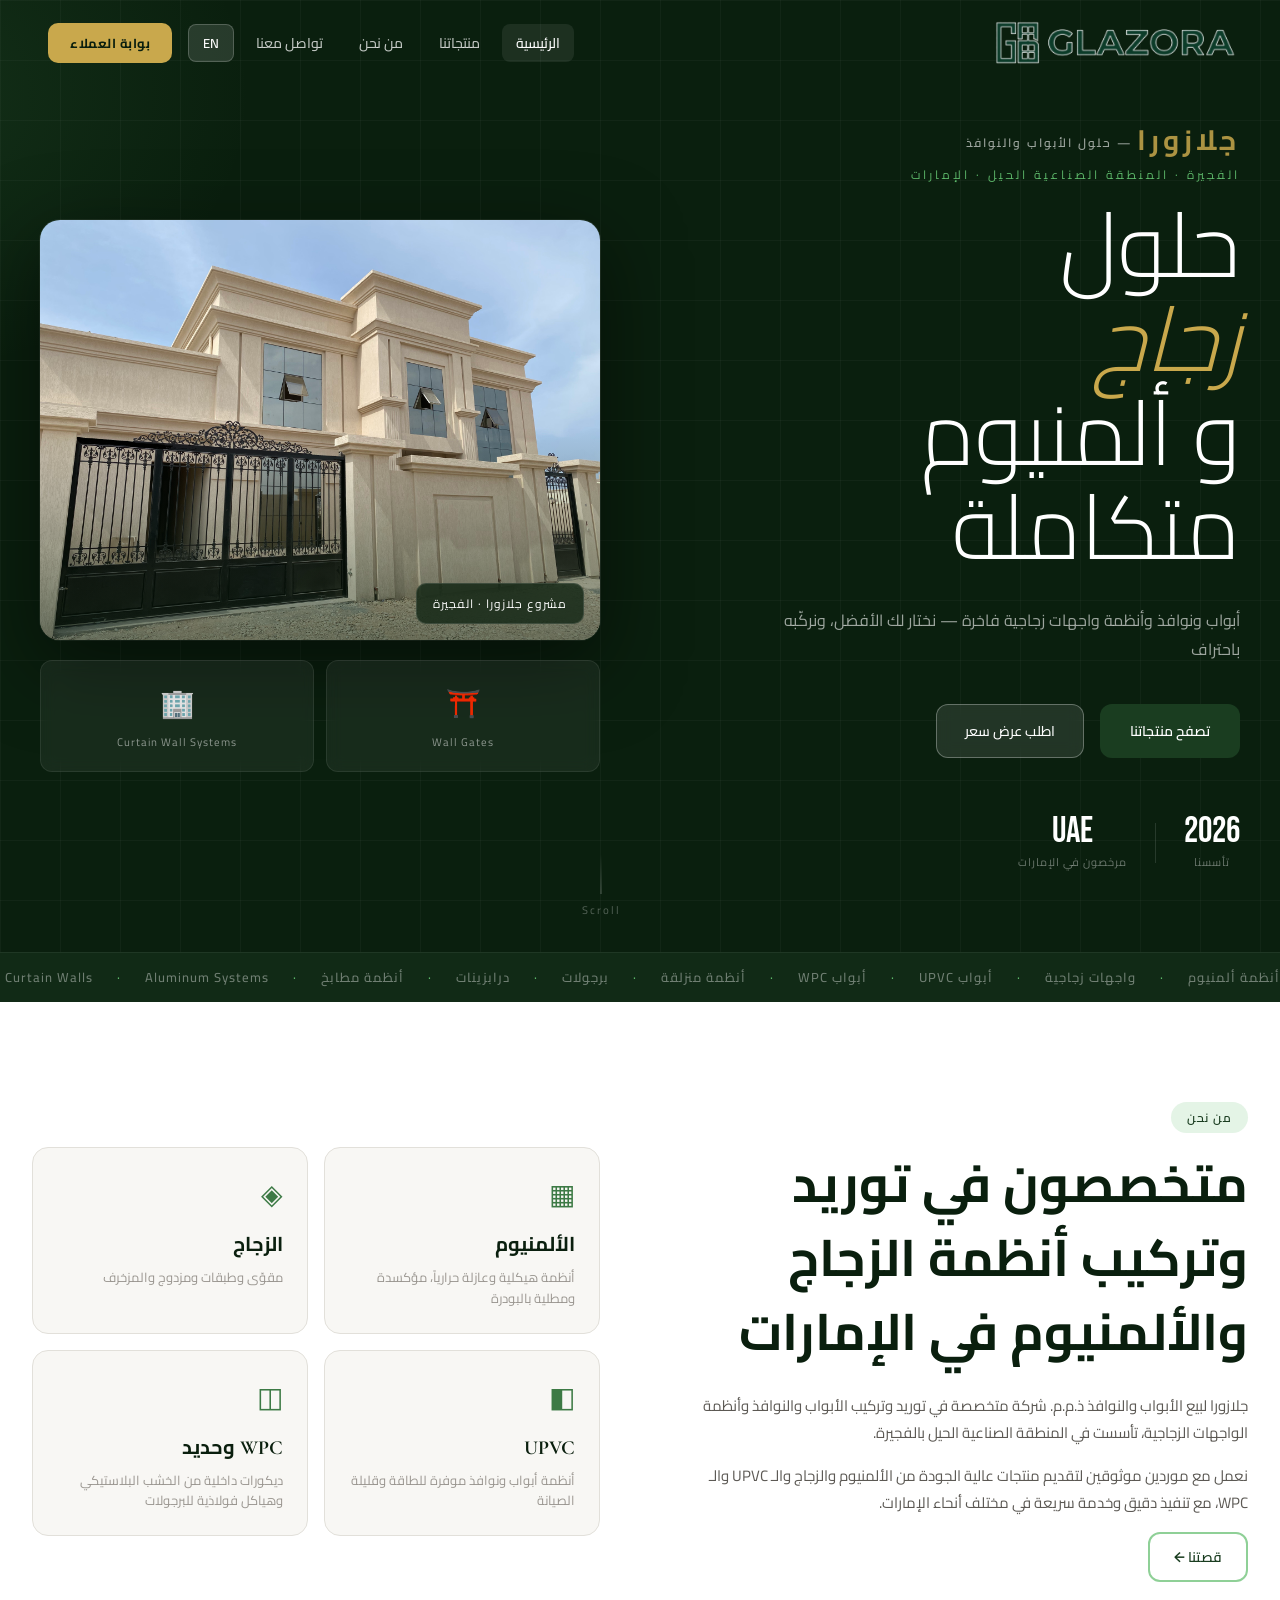
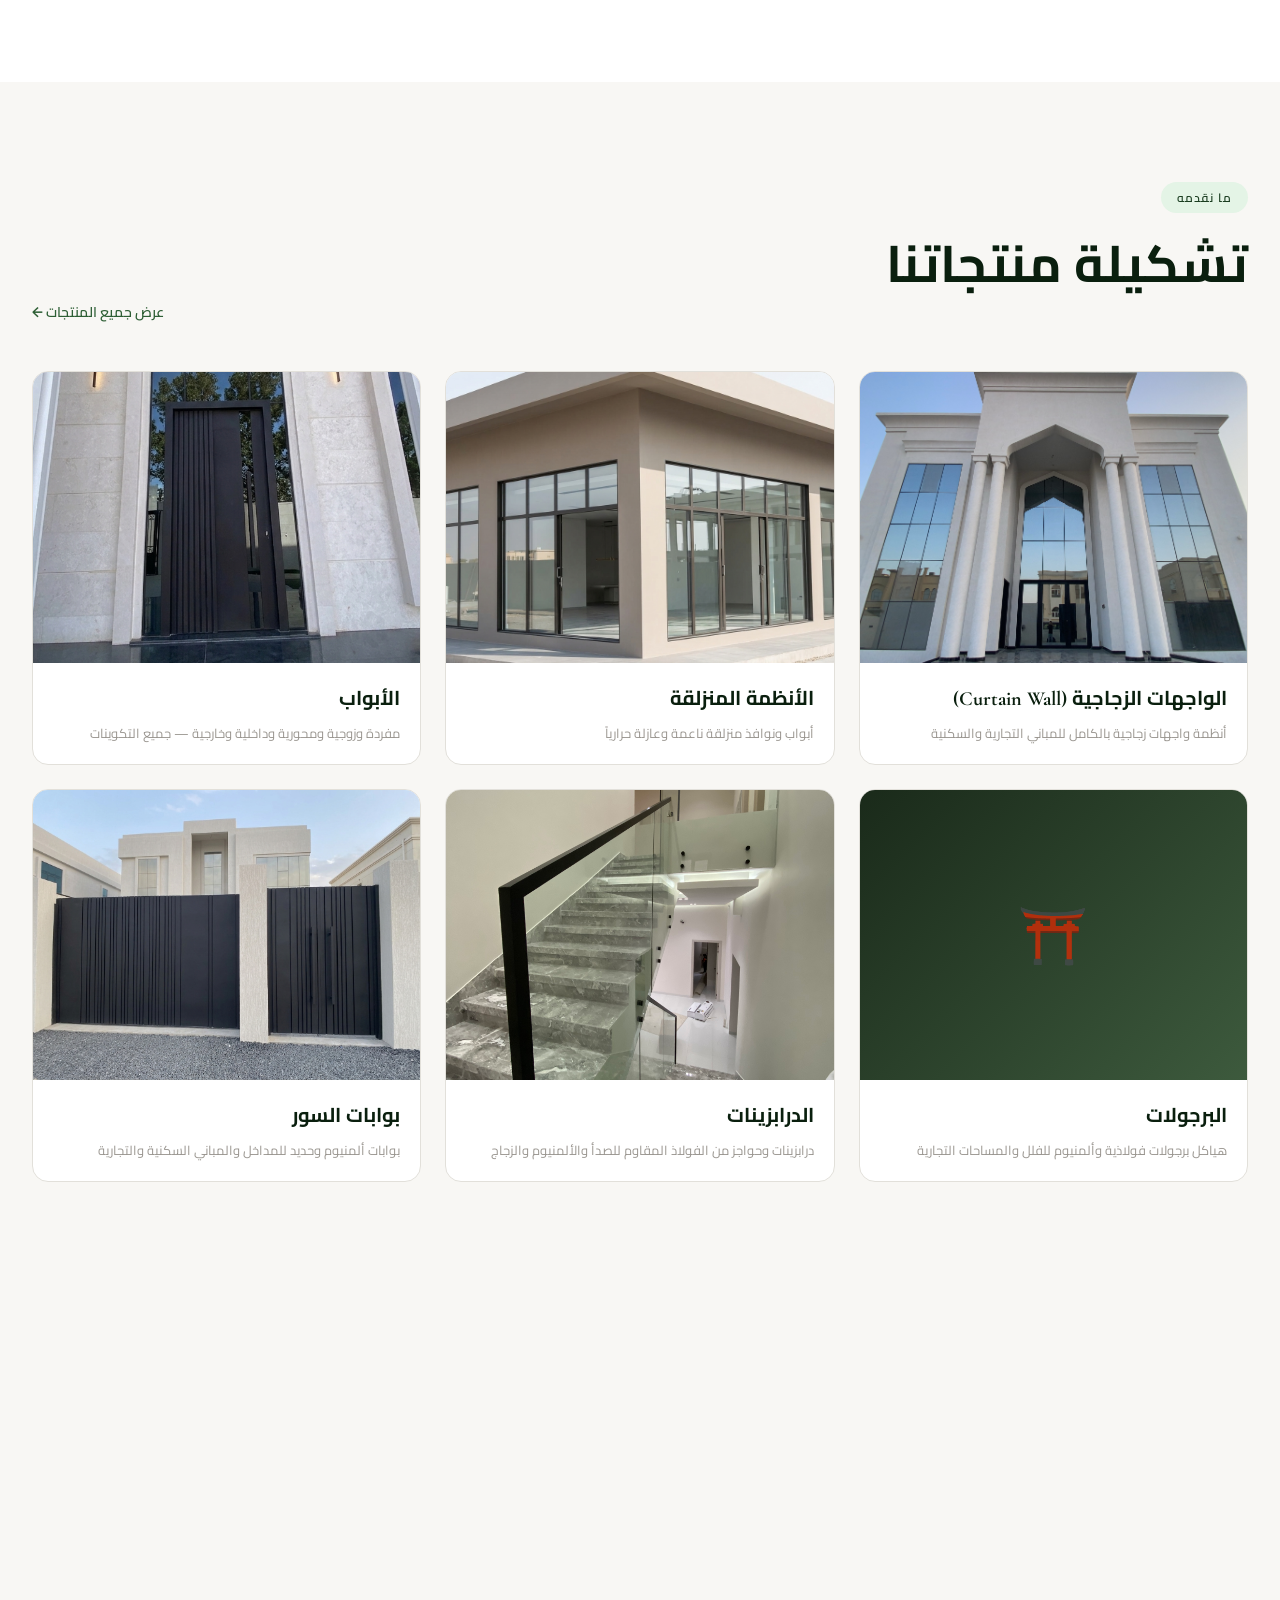
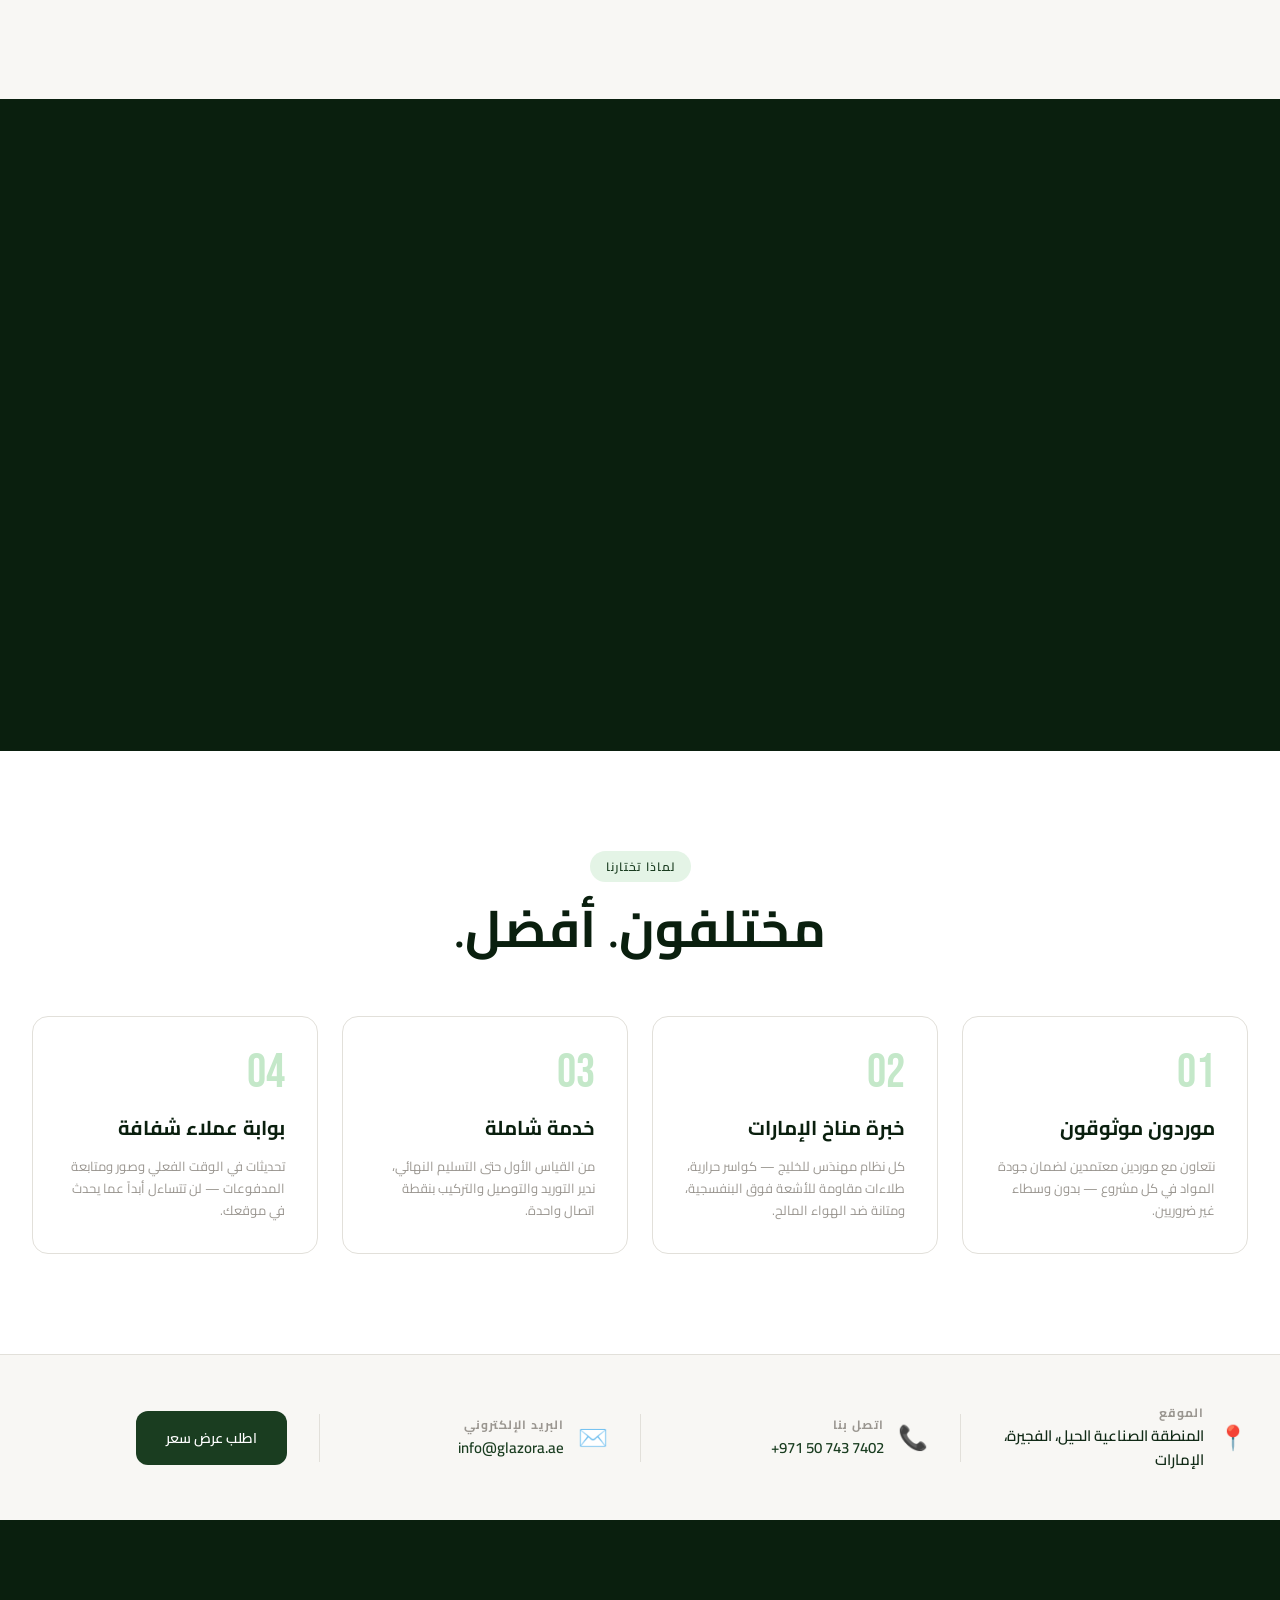
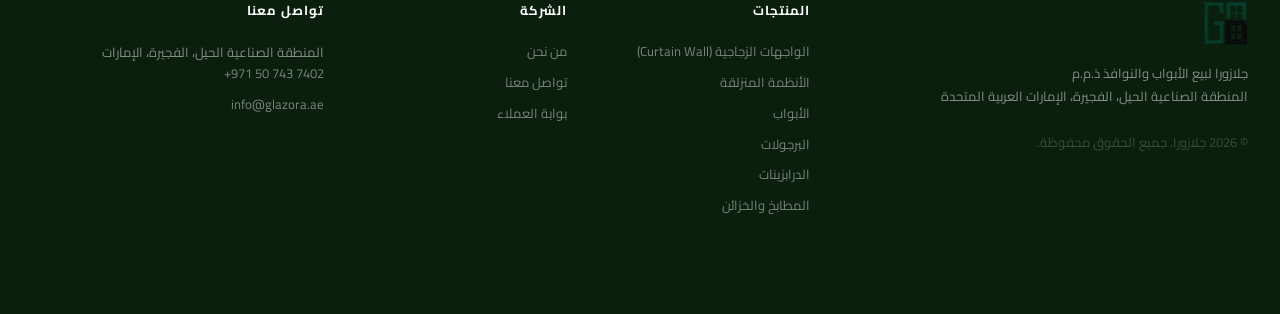
==== commit eee965be: "updating images and designs" ====
--- a/index.html
+++ b/index.html
@@ -16,7 +16,7 @@
 <nav class="nav" id="mainNav">
   <div class="nav-inner">
     <a href="index.html" class="logo">
-      <img src="photos/logo.png" alt="Glazora" class="logo-img"/>
+      <img src="photos/logo2.png" alt="Glazora" class="logo-img"/>
     </a>
     <div class="nav-links" id="navLinks">
       <a href="index.html" class="nav-link active" data-i18n="nav_home">الرئيسية</a>
@@ -25,11 +25,12 @@
       <a href="contact.html" class="nav-link" data-i18n="nav_contact">تواصل معنا</a>
       <button class="lang-toggle" id="langToggle" onclick="toggleLang()">EN</button>
       <a href="signin.html" class="nav-btn" data-i18n="nav_portal">بوابة العملاء</a>
-    </div>
     <div style="display:flex;align-items:center;gap:10px;">
       <button class="lang-toggle lang-toggle-mobile" id="langToggleMobile" onclick="toggleLang()">EN</button>
       <button class="hamburger" id="hamburger" aria-label="Menu"><span></span><span></span><span></span></button>
     </div>
+    </div>
+
   </div>
 </nav>
 
@@ -41,11 +42,12 @@
   </div>
   <div class="hero-content">
     <div class="hero-left">
+      <div class="hero-brand-name"><span class="hero-brand-highlight" data-i18n="hero_brand_name">جلازورا</span><span class="hero-brand-sub" data-i18n="hero_brand_sub"> — حلول الأبواب والنوافذ</span></div>
       <div class="hero-tag" data-i18n="hero_tag">الفجيرة · المنطقة الصناعية الحيل · الإمارات</div>
       <h1 class="hero-title">
         <span data-i18n="hero_title_1">حلول</span><br/>
         <em data-i18n="hero_title_2">زجاج</em><br/>
-        <span data-i18n="hero_title_3">وألمنيوم</span><br/>
+        <span data-i18n="hero_title_3">و ألمنيوم</span><br/>
         <span data-i18n="hero_title_4">متكاملة</span>
       </h1>
       <p class="hero-sub" data-i18n="hero_sub">أبواب ونوافذ وأنظمة واجهات زجاجية فاخرة — نختار لك الأفضل، ونركّبه باحتراف</p>
@@ -60,15 +62,15 @@
       </div>
     </div>
     <div class="hero-right">
-      <div class="hero-cards">
-        <div class="hero-card"><div class="hcard-icon">🏢</div><div class="hcard-label">Curtain Wall</div></div>
-        <div class="hero-card"><div class="hcard-icon">🚪</div><div class="hcard-label">Premium Doors</div></div>
-        <div class="hero-card"><div class="hcard-icon">⛩️</div><div class="hcard-label">Pergolas</div></div>
-      </div>
+   
       <div class="hero-img-container">
         <img src="photos/IMG_7267.jpg" alt="مشروع جلازورا" class="hero-project-img"/>
         <div class="hero-img-overlay"></div>
-        <div class="hero-img-badge">مشروع جلازورا · الفجيرة</div>
+        <div class="hero-img-badge" data-i18n="hero_img_badge">مشروع جلازورا · الفجيرة</div>
+      </div>
+         <div class="hero-cards">
+        <div class="hero-card"><div class="hcard-icon">⛩️</div><div class="hcard-label">Wall Gates</div></div>
+        <div class="hero-card"><div class="hcard-icon">🏢</div><div class="hcard-label">Curtain Wall Systems</div></div>
       </div>
     </div>
   </div>
@@ -141,7 +143,7 @@
         <p data-i18n="prod_sliding_desc">أبواب ونوافذ منزلقة ناعمة وعازلة حرارياً</p>
       </div>
       <div class="prod-item fade-in fade-in-delay-2">
-        <div class="prod-thumb doors"><img src="photos/aluminumDoor.jpg" alt="الأبواب"/></div>
+        <div class="prod-thumb doors"><img src="photos/aluminumDoor.png" alt="الأبواب"/></div>
         <h3 data-i18n="prod_doors">الأبواب</h3>
         <p data-i18n="prod_doors_desc">مفردة وزوجية ومحورية وداخلية وخارجية</p>
       </div>
@@ -262,8 +264,8 @@
 function toggleLang() {
   const newLang = currentLang === 'ar' ? 'en' : 'ar';
   setLang(newLang);
-  document.getElementById('langToggle').textContent = newLang === 'ar' ? 'EN' : 'ع';
-  document.getElementById('langToggleMobile').textContent = newLang === 'ar' ? 'EN' : 'ع';
+  document.getElementById('langToggle').textContent = newLang === 'ar' ? 'EN' : 'العربية';
+  document.getElementById('langToggleMobile').textContent = newLang === 'ar' ? 'EN' : 'العربية';
 }
 // Update hero title line 2 style for EN
 function patchHeroForLang() {
--- a/css/style.css
+++ b/css/style.css
@@ -173,11 +173,15 @@
   background: radial-gradient(ellipse, rgba(93,184,106,0.12), transparent 70%);
 }
 .hero-content { position: relative; z-index: 1; max-width: 1280px; margin: 0 auto; width: 100%; display: grid; grid-template-columns: 1fr 1fr; gap: 80px; align-items: center; }
-.hero-tag { font-size: 12px; letter-spacing: 3px; text-transform: uppercase; color: var(--green-400); margin-bottom: 24px; }
+.hero-brand-name { font-size: 13px; font-weight: 600; letter-spacing: 2px; text-transform: uppercase; color: var(--white); opacity: 0.85; }
+.hero-brand-highlight { font-family: var(--font-title); font-size: 28px; font-weight: 700; letter-spacing: 4px; color: var(--gold); opacity: 1; vertical-align: middle; }
+.hero-brand-sub { font-size: 12px; letter-spacing: 2px; opacity: 0.7; vertical-align: middle; }
+.hero-tag { font-size: 12px; letter-spacing: 3px; text-transform: uppercase; color: var(--green-400); margin-bottom: 18px; }
 .hero-title {
   font-family: var(--font-display); font-size: clamp(52px, 7vw, 96px);
-  font-weight: 300; color: var(--white); line-height: 1.0; margin-bottom: 28px;
-}
+  font-weight: 300; color: var(--white); line-height: 1; margin-bottom: 28px;
+}
+[lang="ar"] .hero-title {line-height: 1.05;}
 .hero-title em { font-style: italic; color: var(--gold); }
 .hero-sub { font-size: 16px; color: rgba(255,255,255,0.6); line-height: 1.8; margin-bottom: 40px; max-width: 460px; }
 .hero-actions { display: flex; gap: 16px; flex-wrap: wrap; margin-bottom: 56px; }
@@ -188,7 +192,7 @@
 .stat-label { display: block; font-size: 11px; color: rgba(255,255,255,0.4); margin-top: 4px; text-transform: uppercase; letter-spacing: 1px; }
 .stat-div { width: 1px; height: 40px; background: rgba(255,255,255,0.12); }
 .hero-right { display: flex; flex-direction: column; gap: 20px; }
-.hero-cards { display: grid; grid-template-columns: repeat(3, 1fr); gap: 12px; }
+.hero-cards { display: grid; grid-template-columns: repeat(2, 1fr); gap: 12px; }
 .hero-card {
   background: rgba(255,255,255,0.06); border: 1px solid rgba(255,255,255,0.08);
   border-radius: 12px; padding: 20px 16px; text-align: center;
@@ -246,7 +250,7 @@
   padding: 6px 16px; border-radius: 100px; font-size: 12px; font-weight: 600;
   letter-spacing: 1px; text-transform: uppercase; margin-bottom: 16px;
 }
-.section-title { font-family: var(--font-display); font-size: clamp(32px, 4vw, 52px); color: var(--green-900); line-height: 1.15; margin-bottom: 20px; }
+.section-title { font-family: var(--font-display); font-size: clamp(32px, 4vw, 52px); color: var(--green-900); line-height: 1.45; margin-bottom: 20px; }
 .section-title.center { text-align: center; }
 .section-header { display: flex; align-items: flex-end; justify-content: space-between; margin-bottom: 48px; }
 .view-all { color: var(--green-600); font-size: 14px; font-weight: 600; transition: var(--transition); white-space: nowrap; }
@@ -559,4 +563,4 @@
 .product-card-body h3 { font-family: var(--font-display); font-size: 22px; color: var(--green-900); margin-bottom: 8px; }
 .product-card-body p { font-size: 13px; color: var(--gray-400); line-height: 1.7; margin-bottom: 16px; }
 .product-card-body .tag-list { display: flex; flex-wrap: wrap; gap: 6px; }
-.product-tag { padding: 4px 10px; background: var(--green-100); color: var(--green-700); border-radius: 100px; font-size: 11px; font-weight: 600; }
+.product-tag { padding: 4px 10px; background: var(--green-100); color: var(--green-700); border-radius: 100px; font-size: 11px; font-weight: 600; }
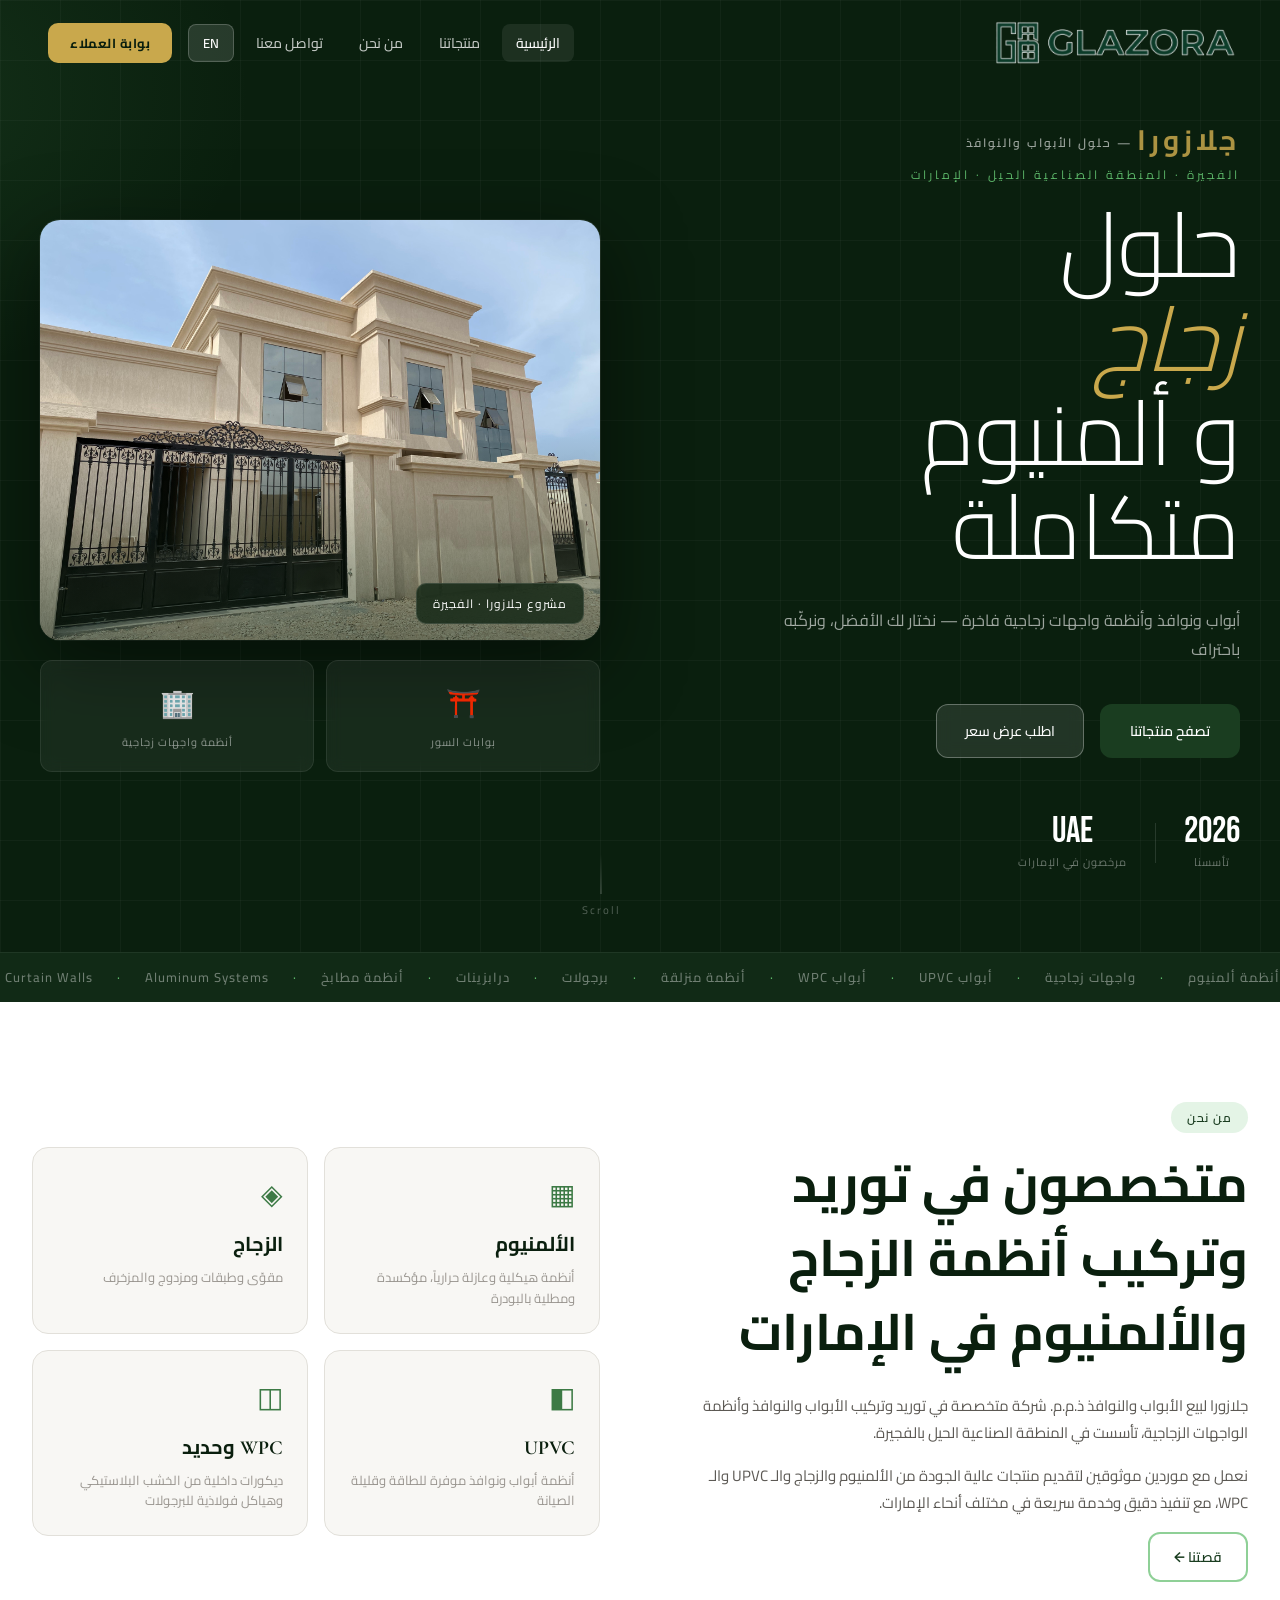
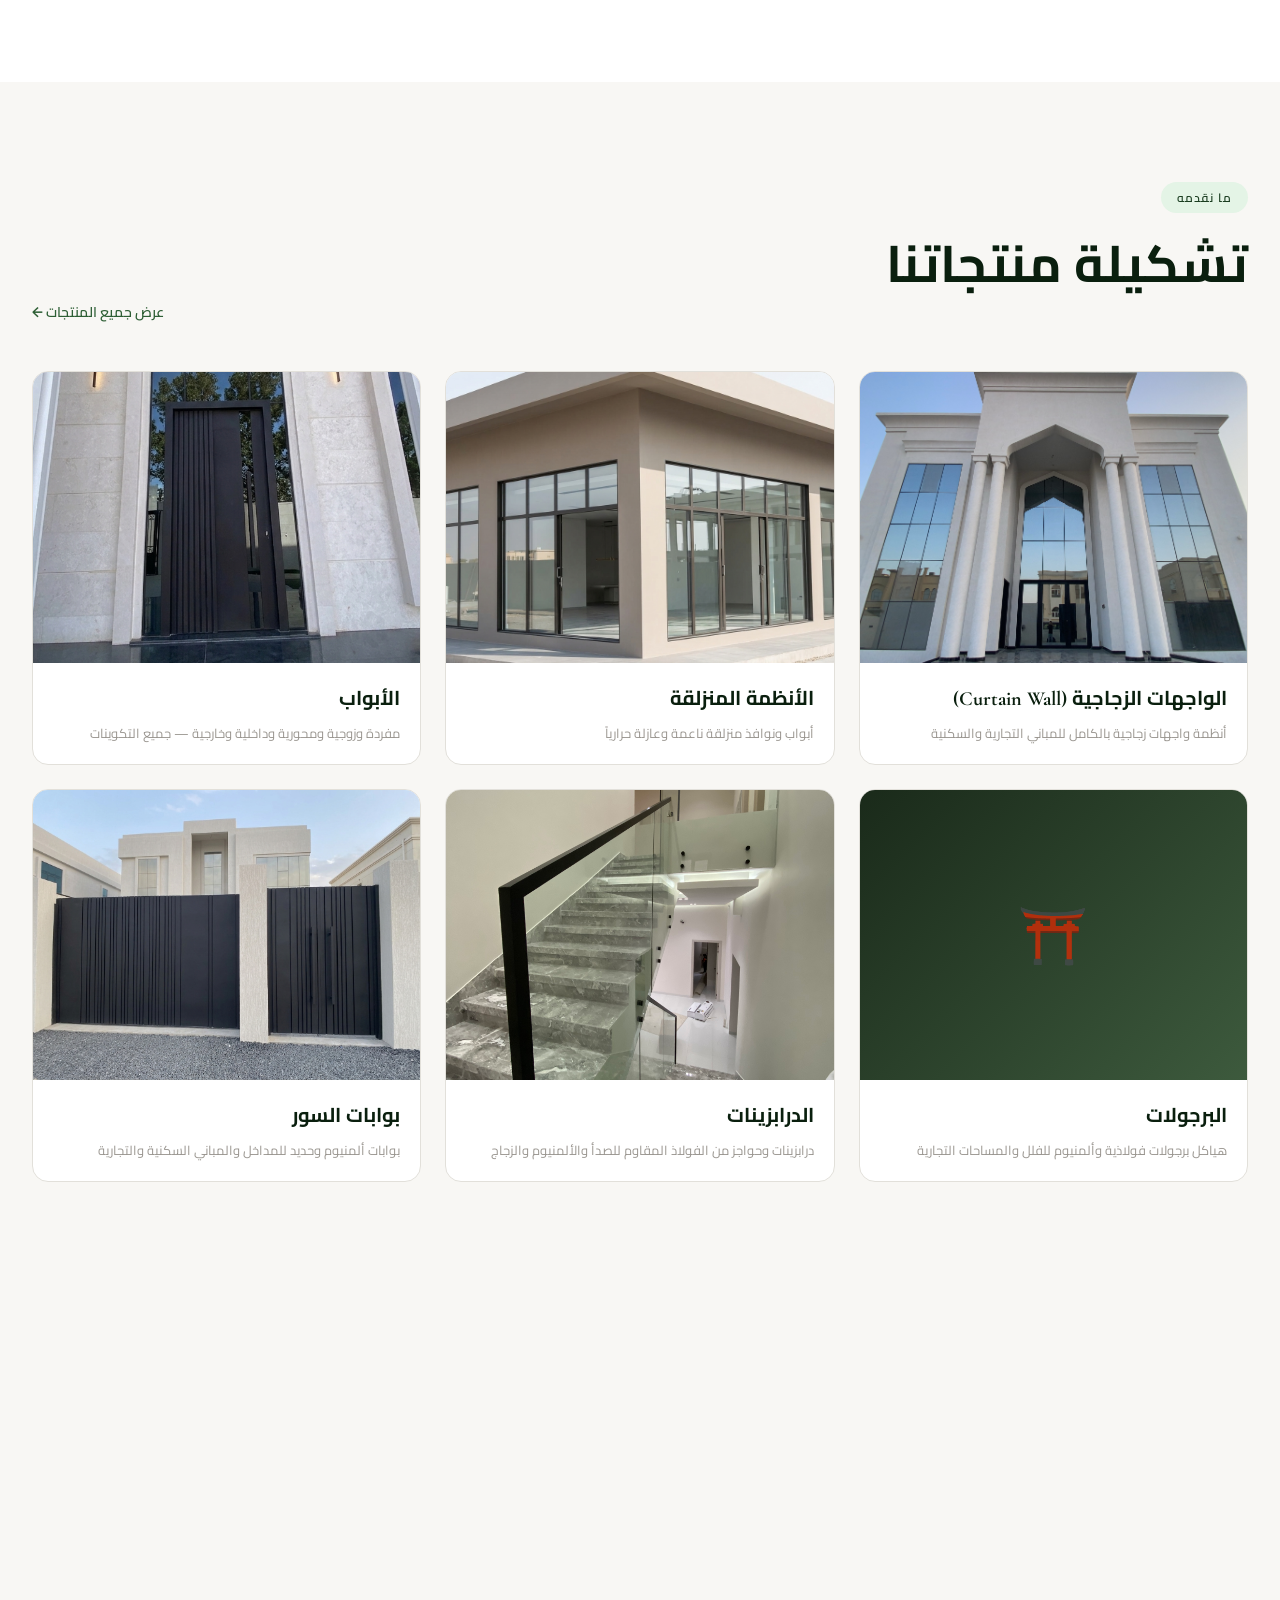
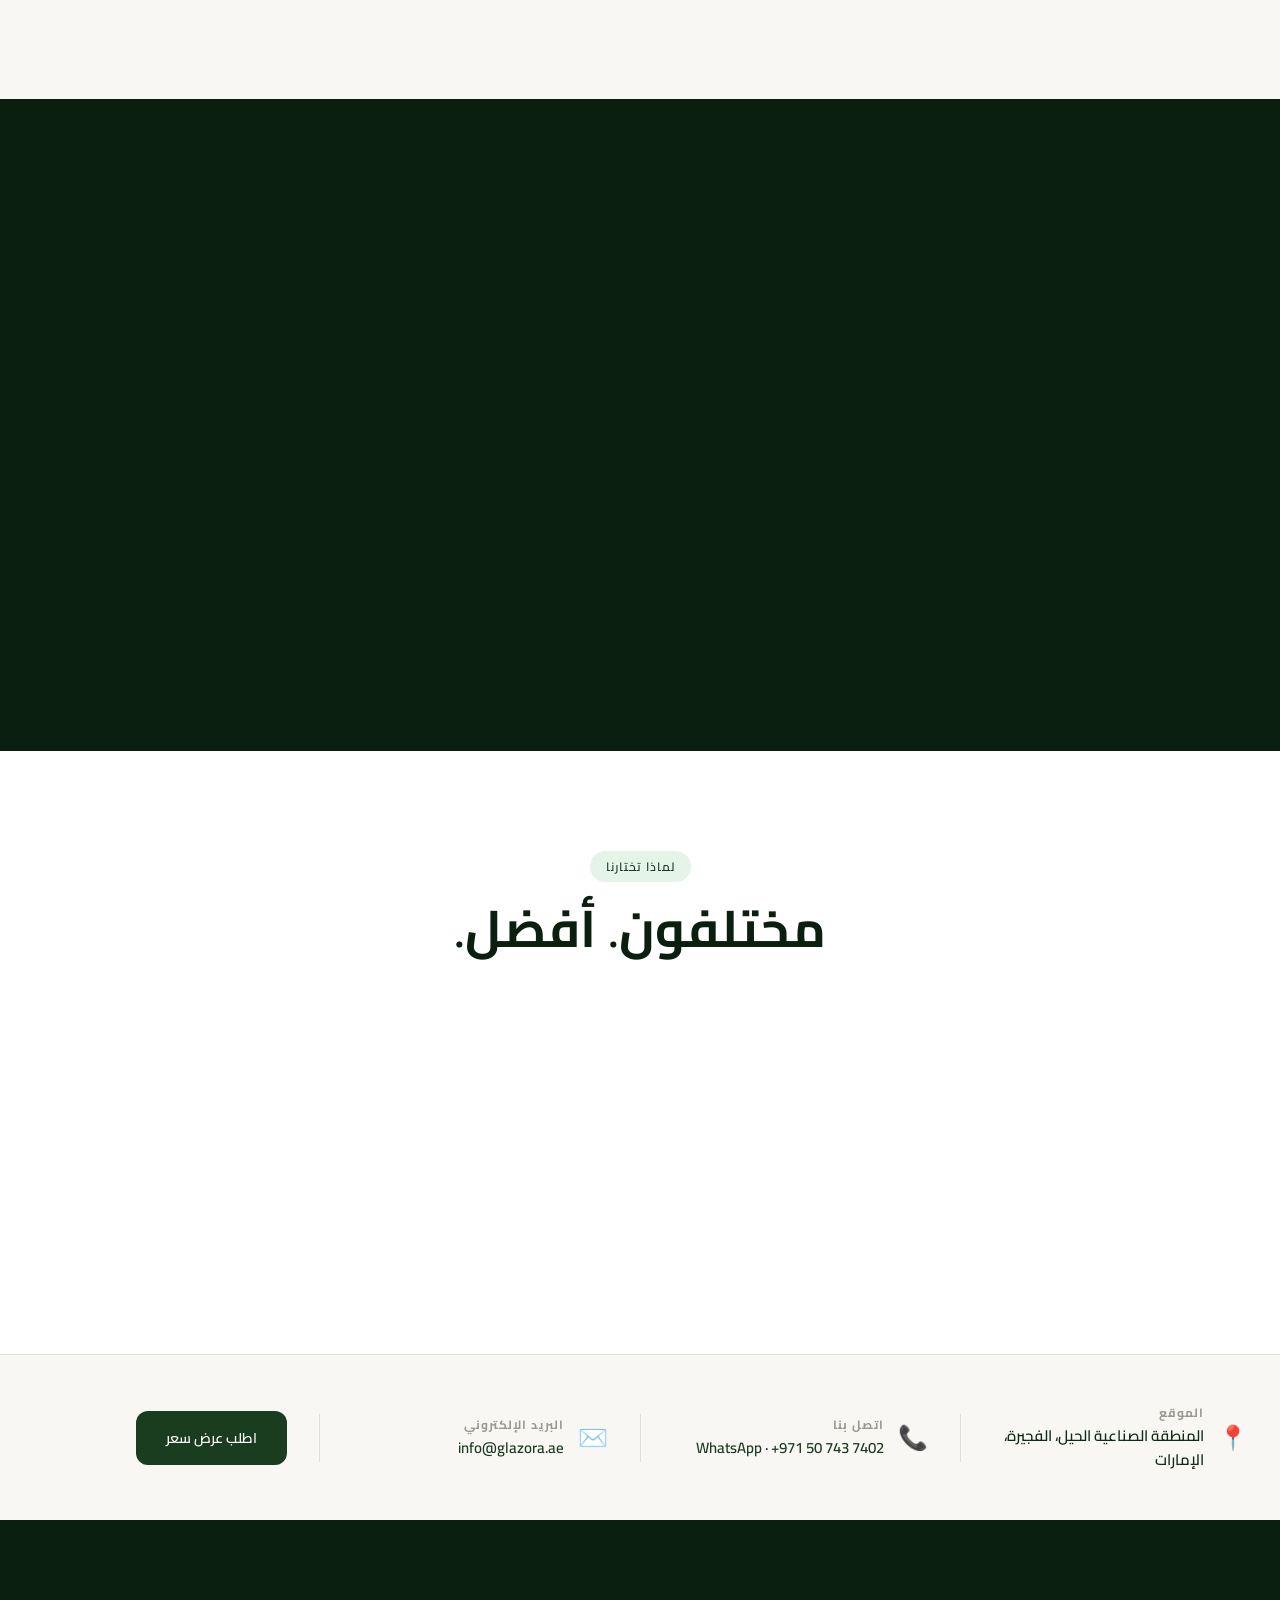
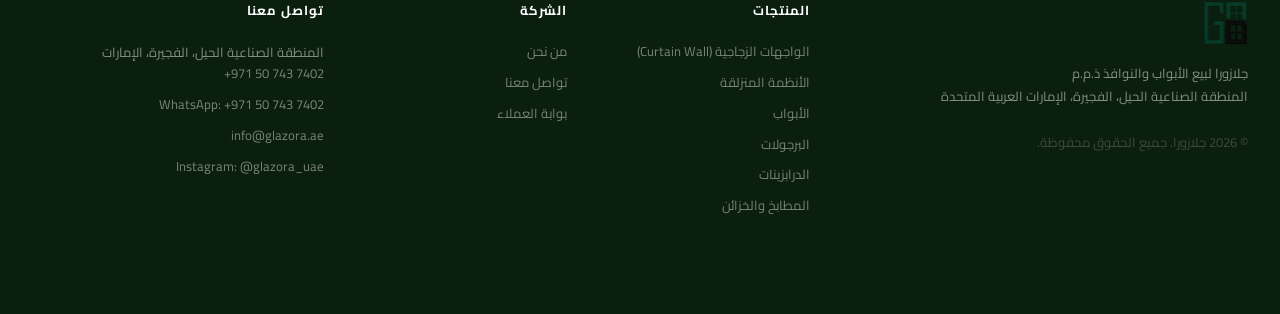
==== commit 6627e73a: "updating some content" ====
--- a/index.html
+++ b/index.html
@@ -69,8 +69,8 @@
         <div class="hero-img-badge" data-i18n="hero_img_badge">مشروع جلازورا · الفجيرة</div>
       </div>
          <div class="hero-cards">
-        <div class="hero-card"><div class="hcard-icon">⛩️</div><div class="hcard-label">Wall Gates</div></div>
-        <div class="hero-card"><div class="hcard-icon">🏢</div><div class="hcard-label">Curtain Wall Systems</div></div>
+        <div class="hero-card"><div class="hcard-icon">⛩️</div><div class="hcard-label" data-i18n="hcard_label1">بوابات السور</div></div>
+        <div class="hero-card"><div class="hcard-icon">🏢</div><div class="hcard-label" data-i18n="hcard_label2">أنطمة واجهات زجاجية</div></div>
       </div>
     </div>
   </div>
@@ -213,7 +213,7 @@
     <div class="strip-grid">
       <div class="strip-item"><span class="strip-icon">📍</span><div><strong data-i18n="loc_label">الموقع</strong><p data-i18n="loc_val">المنطقة الصناعية الحيل، الفجيرة، الإمارات</p></div></div>
       <div class="strip-div"></div>
-      <div class="strip-item"><span class="strip-icon">📞</span><div><strong data-i18n="call_label">اتصل بنا</strong><p><a href="tel:+971507437402">+971 50 743 7402</a></p></div></div>
+      <div class="strip-item"><span class="strip-icon">📞</span><div><strong data-i18n="call_label">اتصل بنا / واتساب</strong><p><a href="tel:+971507437402">+971 50 743 7402</a> · <a href="https://wa.me/971507437402" target="_blank">WhatsApp</a></p></div></div>
       <div class="strip-div"></div>
       <div class="strip-item"><span class="strip-icon">✉️</span><div><strong data-i18n="email_label">البريد الإلكتروني</strong><p><a href="mailto:info@glazora.ae">info@glazora.ae</a></p></div></div>
       <div class="strip-div"></div>
@@ -251,7 +251,9 @@
         <h4 data-i18n="footer_contact_col">تواصل معنا</h4>
         <p data-i18n="loc_val">المنطقة الصناعية الحيل، الفجيرة، الإمارات</p>
         <a href="tel:+971507437402">+971 50 743 7402</a>
+        <a href="https://wa.me/971507437402" target="_blank">WhatsApp: +971 50 743 7402</a>
         <a href="mailto:info@glazora.ae">info@glazora.ae</a>
+        <a href="https://www.instagram.com/glazora_uae" target="_blank">Instagram: @glazora_uae</a>
       </div>
     </div>
   </div>
